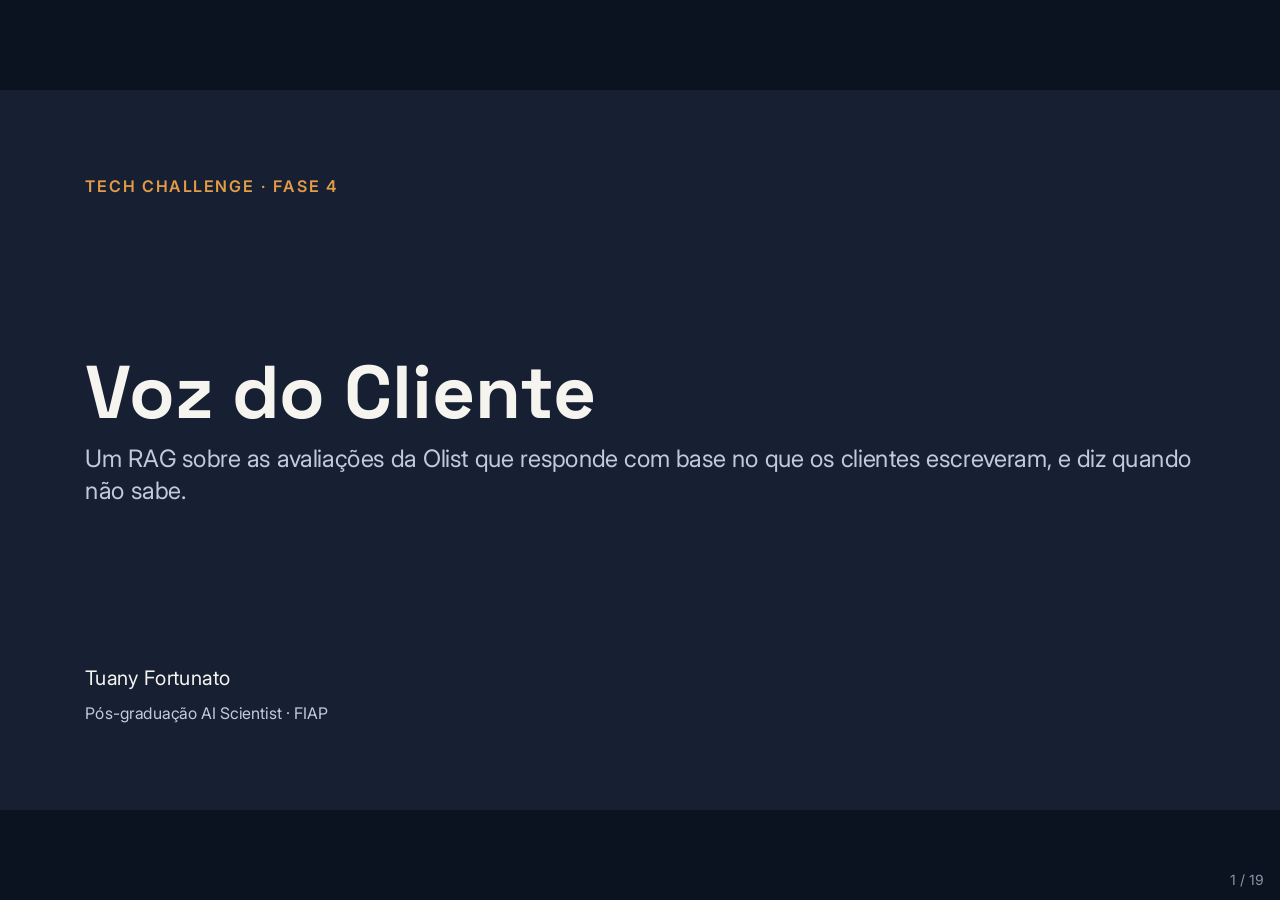
==== docs/apresentacao/index.html @ 0616ec02 "Explica cada print da apresentação e troca o rótulo dos slides de exemplo" ====
<!doctype html>
<html lang="pt-BR">
<head>
<meta charset="utf-8">
<meta name="viewport" content="width=device-width, initial-scale=1">
<title>Voz do Cliente Olist</title>
<link rel="stylesheet" href="https://fonts.googleapis.com/css2?family=Space+Grotesk:wght@300..700&family=Inter:wght@400;600&display=swap">
<style>
html, body { margin:0; height:100%; background:#0B1220; overflow:hidden; }
#palco { position:absolute; left:50%; top:50%; width:1920px; height:1080px; transform-origin:0 0; }
#palco > section { position:absolute; inset:0; width:1920px; height:1080px; display:none; }
#palco > section.ativo { display:flex; }
#contador { position:fixed; right:16px; bottom:12px; font:14px Inter, Arial, sans-serif; color:#8A94A6; }
:root {
  --ink: #172033;
  --paper: #F6F4EF;
  --paper2: #ECE8DF;
  --teal: #0E6E6A;
  --teal-soft: #D6EAE7;
  --amber: #E39B45;
  --muted: #4A5568;
  --muted-dark: #BFCBDA;
  --line: #CFC8BA;
}

body { font-family: 'Inter', Arial, sans-serif; color: var(--ink); }

section { padding: 128px; background: var(--paper); color: var(--ink); display: flex; flex-direction: column; gap: 40px; box-sizing: border-box; counter-increment: page; }
section.escuro { background: var(--ink); color: var(--paper); }
section.alt { background: var(--paper2); }

h1, h2, h3 { font-family: 'Space Grotesk', Arial, sans-serif; margin: 0; }
h1 { font-size: 112px; font-weight: 700; line-height: 1.02; }
h2 { font-size: 64px; font-weight: 600; line-height: 1.1; }
h3 { font-size: 40px; font-weight: 600; line-height: 1.15; }
p { margin: 0; font-size: 30px; line-height: 1.4; }

.rotulo { font-size: 24px; font-weight: 600; letter-spacing: 3px; color: var(--teal); }
.escuro .rotulo { color: var(--amber); }
.sub { font-size: 36px; line-height: 1.35; color: var(--muted); }
.escuro .sub { color: var(--muted-dark); }
.nota { font-size: 24px; color: var(--muted); line-height: 1.4; }
.escuro .nota { color: var(--muted-dark); }

.topo { display: flex; flex-direction: column; gap: 16px; }

.linha { display: flex; flex-direction: row; gap: 32px; }
.col { display: flex; flex-direction: column; gap: 24px; flex: 1; }

.cartao { flex: 1; background: #FBFAF6; border: 2px solid var(--line); border-radius: 20px; padding: 40px; display: flex; flex-direction: column; gap: 16px; }
.alt .cartao { background: var(--paper); }
.escuro .cartao { background: #222D45; border: 2px solid #34405C; }
.cartao .txt { font-size: 28px; color: var(--muted); line-height: 1.4; }
.escuro .cartao .txt { color: var(--muted-dark); }
.cartao .num { font-family: 'Space Grotesk', Arial, sans-serif; font-size: 24px; font-weight: 700; color: var(--teal); }
.escuro .cartao .num { color: var(--amber); }

.grande { font-family: 'Space Grotesk', Arial, sans-serif; font-size: 120px; font-weight: 700; line-height: 1; color: var(--teal); }
.escuro .grande { color: var(--amber); }

.frase { font-family: 'Space Grotesk', Arial, sans-serif; font-size: 56px; font-weight: 500; line-height: 1.2; }

.passos { display: flex; flex-direction: row; gap: 16px; }
.passo { flex: 1; background: #FBFAF6; border: 2px solid var(--line); border-top: 8px solid var(--teal); border-radius: 16px; padding: 32px 28px; display: flex; flex-direction: column; gap: 14px; }
.passo .num { font-family: 'Space Grotesk', Arial, sans-serif; font-size: 24px; font-weight: 700; color: var(--teal); }
.passo h3 { font-size: 34px; }
.passo .txt { font-size: 24px; color: var(--muted); line-height: 1.4; }

.lista { margin: 0; padding-left: 36px; font-size: 30px; line-height: 1.45; }
.lista li { margin-bottom: 14px; }

.tabela { font-size: 28px; color: var(--ink); width: 100%; }
.escuro .tabela { color: var(--paper); }

.funil { display: flex; flex-direction: row; gap: 16px; align-items: stretch; }
.etapa { flex: 1; background: var(--teal-soft); border-radius: 16px; padding: 28px 32px; display: flex; flex-direction: column; gap: 8px; }
.etapa .valor { font-family: 'Space Grotesk', Arial, sans-serif; font-size: 64px; font-weight: 700; color: var(--teal); line-height: 1; }
.etapa .txt { font-size: 26px; color: var(--ink); }

.destaque { background: var(--teal); color: var(--paper); border-radius: 16px; padding: 28px 36px; font-size: 30px; line-height: 1.4; }

.pergunta { font-size: 28px; line-height: 1.35; padding: 18px 24px; border-left: 6px solid var(--amber); background: #222D45; border-radius: 8px; color: var(--paper); }

.capa { justify-content: space-between; }
.capa h1 { color: var(--paper); }

.figura { padding: 72px 128px; flex-direction: row; gap: 56px; align-items: center; }
.figura .col { flex: 0 0 560px; }

.rodape { position: absolute; left: 128px; bottom: 56px; width: 1664px; font-size: 24px; color: var(--muted); }
.escuro .rodape { color: var(--muted-dark); }

@keyframes sobe { from { opacity: 0; transform: translateY(24px); } to { opacity: 1; transform: translateY(0); } }
.entra { animation: sobe 500ms ease-out both; animation-delay: calc(var(--i, 0) * 120ms); }

section.reserva { padding: 40px 160px; gap: 32px; justify-content: center; align-items: center; background: var(--paper2); }
section.reserva .rotulo { width: 1600px; letter-spacing: 0; font-size: 28px; }
section.reserva .legenda { display: flex; flex-direction: column; gap: 20px; flex: 1; }
section.reserva .legenda h3 { font-size: 30px; color: var(--teal); }
section.reserva .legenda .lista { font-size: 23px; line-height: 1.4; padding-left: 28px; }
section.reserva .legenda .lista li { margin-bottom: 12px; }


table { border-collapse: collapse; }
th { text-align: left; font-weight: 600; }
th, td { padding: 0.45em 0.6em; border-bottom: 1px solid #CFC8BA; vertical-align: top; }
</style>
</head>
<body>
<div id="palco">
<section id="capa" class="escuro capa" data-transition="fade">
<div class="topo">
<p class="rotulo">TECH CHALLENGE · FASE 4</p>
</div>
<div class="topo">
<h1>Voz do Cliente</h1>
<p class="sub">Um RAG sobre as avaliações da Olist que responde com base no que os clientes escreveram, e diz quando não sabe.</p>
</div>
<div class="topo">
<p style="font-size:30px;">Tuany Fortunato</p>
<p class="nota">Pós-graduação AI Scientist · FIAP</p>
</div>
</section>

<section id="dor">
<div class="topo">
<p class="rotulo">O PROBLEMA</p>
<h2>A nota diz se o cliente ficou satisfeito. O comentário diz por quê.</h2>
</div>
<div class="linha">
<div class="cartao entra" style="--i:0">
<p class="grande">99.224</p>
<p class="txt">avaliações na base da Olist, de 2016 a 2018</p>
</div>
<div class="cartao entra" style="--i:1">
<p class="grande">40.977</p>
<p class="txt">com comentário escrito. Ninguém lê tudo isso para decidir.</p>
</div>
</div>
<div class="linha">
<div class="col">
<h3>O que o gestor quer saber</h3>
<p class="nota" style="font-size:28px;">O que mais incomoda, o que mais agrada, e se o problema é do vendedor ou da entrega.</p>
</div>
<div class="col">
<h3>Por que um LLM sozinho não resolve</h3>
<p class="nota" style="font-size:28px;">Ele responde algo plausível e inventado. Para decidir, uma resposta convincente e sem base é pior do que nenhuma.</p>
</div>
</div>
</section>

<section id="solucao" class="alt">
<div class="topo">
<p class="rotulo">A SOLUÇÃO</p>
<h2>Um painel e um chat com evidências</h2>
</div>
<div class="linha" style="align-items:flex-start;">
<img src="img/solucao-painel-chat.png" alt="Tela do Voz do Cliente: painel da Diretoria geral com indicadores e temas, e o chat ao lado respondendo sobre os aspectos mais elogiados com trechos das avaliações" style="width:1152px; height:648px; object-fit:contain; border-radius:12px; border:2px solid #CFC8BA;">
<div class="col" style="gap:28px;">
<div class="entra" style="--i:0"><h3 style="font-size:34px;">Painel por setor</h3><p class="nota" style="font-size:26px;">Temas com contagem e evolução mês a mês. Mostra o quanto.</p></div>
<div class="entra" style="--i:1"><h3 style="font-size:34px;">Chat com evidências</h3><p class="nota" style="font-size:26px;">Cada frase traz os comentários que a sustentam. Mostra o porquê.</p></div>
<div class="entra" style="--i:2"><h3 style="font-size:34px;">Diz quando não sabe</h3><p class="nota" style="font-size:26px;">Sem evidência ou fora do escopo, avisa em vez de improvisar.</p></div>
</div>
</div>
</section>

<section id="base">
<div class="topo">
<p class="rotulo">BASE DE CONHECIMENTO</p>
<h2>Um documento por avaliação</h2>
</div>
<div class="funil">
<div class="etapa entra" style="--i:0"><p class="valor">99.224</p><p class="txt">avaliações</p></div>
<div class="etapa entra" style="--i:1"><p class="valor">40.977</p><p class="txt">com mensagem</p></div>
<div class="etapa entra" style="--i:2"><p class="valor">40.521</p><p class="txt">documentos finais</p></div>
</div>
<table class="tabela" style="font-size:24px;">
<tr><th style="width:24%">Etapa</th><th>Decisão e motivo</th></tr>
<tr><td>Seleção</td><td>Kaggle, cinco tabelas: avaliações, pedidos, itens, produtos e tradução das categorias</td></tr>
<tr><td>Limpeza</td><td>Leve: mantém acentos, maiúsculas e o “não”. Sem stopwords nem stemming. Emoji vira palavra só no embedding</td></tr>
<tr><td>Valores ausentes</td><td>Nenhum metadado vazio (“desconhecido”, “mista”), porque nulo quebra o filtro</td></tr>
<tr><td>Documentos</td><td>Título + mensagem, sem chunking: os comentários são curtos</td></tr>
<tr><td>Embeddings</td><td>Cohere Embed Multilingual v3, 1.024 dimensões. Titan: 11 h de indexação; Cohere: 25 min</td></tr>
<tr><td>Indexação</td><td>pgvector no RDS, índice HNSW com cosseno</td></tr>
</table>
</section>

<section id="pipeline" class="alt">
<div class="topo">
<p class="rotulo">PIPELINE RAG</p>
<h2>Cinco etapas, da pergunta à resposta</h2>
</div>
<div class="passos">
<div class="passo entra" style="--i:0">
<p class="num">1</p>
<h3>Transformação da pergunta</h3>
<p class="txt">Nova Micro classifica a mensagem, reescreve o tema da busca, tira premissas e identifica as notas pedidas.</p>
</div>
<div class="passo entra" style="--i:1">
<p class="num">2</p>
<h3>Recuperação semântica</h3>
<p class="txt">O tema vira embedding no Cohere e o pgvector devolve os 40 comentários mais próximos, já filtrados.</p>
</div>
<div class="passo entra" style="--i:2">
<p class="num">3</p>
<h3>Seleção</h3>
<p class="txt">Corta abaixo do score 0,58 e o MMR escolhe 15, equilibrando proximidade e diversidade.</p>
</div>
<div class="passo entra" style="--i:3">
<p class="num">4</p>
<h3>Contexto</h3>
<p class="txt">Os 15 comentários vão numerados, com id, nota, categoria e o texto original.</p>
</div>
<div class="passo entra" style="--i:4">
<p class="num">5</p>
<h3>Geração</h3>
<p class="txt">Claude Haiku 4.5 escreve citando cada afirmação. O código confere as citações e decide a situação.</p>
</div>
</div>
<p class="nota">É o mesmo fluxo da página 6 do enunciado: pergunta, processamento, embeddings, recuperação, contexto, geração e resposta fundamentada. Score mínimo e MMR são as duas etapas a mais.</p>
</section>

<section id="busca">
<div class="topo">
<p class="rotulo">ETAPAS 1 A 3 · ANTES DE CHAMAR O MODELO DA RESPOSTA</p>
<h2>Buscar pelo tema, cortar, diversificar</h2>
</div>
<div class="linha">
<div class="cartao entra" style="--i:0">
<h3>Tema reescrito</h3>
<p class="txt">Buscar pelo tema trouxe comentários mais específicos em 8 de 9 perguntas da calibração. “Padrões” e “determinadas categorias” saem do tema, porque nenhum cliente escreve assim. “Clientes insatisfeitos” vira filtro de notas 1 e 2.</p>
</div>
<div class="cartao entra" style="--i:1">
<h3>Busca por sentido</h3>
<p class="txt">“O produto não chegou” e “até hoje espero a encomenda” ficam próximos. Os filtros de nota, categoria e entrega rodam dentro do PostgreSQL, antes do corte.</p>
</div>
<div class="cartao entra" style="--i:2">
<h3>Score 0,58 e MMR</h3>
<p class="txt">Na calibração, o Pix, sem resposta na base, ficou em 0,572. Nas perguntas com resposta, o 15º comentário ficou entre 0,62 e 0,73. Sem MMR, vinham várias cópias de “produto com defeito”.</p>
</div>
</div>
<p class="destaque entra" style="--i:3">Se nada passa do corte, a resposta é “sem evidência”, sem chamar o modelo. Pergunta fora do escopo para já na primeira etapa.</p>
</section>

<section id="resposta" class="alt">
<div class="topo">
<p class="rotulo">ETAPAS 4 E 5 · CONTEXTO E GERAÇÃO</p>
<h2>Cada frase aponta para uma avaliação real</h2>
</div>
<div class="linha" style="align-items:flex-start;">
<div class="col" style="gap:16px;">
<p class="pergunta" style="background:#172033; font-family:'Courier New', monospace; font-size:24px;">[1] (avaliação &lt;id&gt;, nota 1, categoria cama_mesa_banho) texto original do cliente</p>
<h3 style="font-size:34px;">Contexto</h3>
<ul class="lista" style="font-size:24px;">
<li>Só a pergunta limpa e os 15 comentários. O histórico da conversa não entra, e um teste confere isso.</li>
<li>O número liga a frase ao review_id.</li>
<li>A categoria entrou porque, sem ela, o modelo dizia que os comentários não informavam a categoria.</li>
</ul>
<h3 style="font-size:34px;">Geração e checagem</h3>
<ul class="lista" style="font-size:24px;">
<li>Claude Haiku 4.5, com regras: citar cada afirmação, não eleger “o principal”, não chamar de recorrente sem o comentário dizer que se repetiu.</li>
<li>O código apaga citações inexistentes, suaviza “vários” e “recorrente” sem apoio e decide a situação.</li>
</ul>
</div>
<img src="img/chat-evidencias.png" alt="Resposta do chat sobre problemas de entrega, com o trecho do comentário e o link da avaliação embaixo de cada frase" style="width:332px; height:640px; object-fit:contain; border-radius:12px; border:2px solid #CFC8BA;">
</div>
</section>

<section id="metadados">
<div class="topo">
<p class="rotulo">DESAFIO ADICIONAL · METADADOS</p>
<h2>O que não está no texto vira filtro</h2>
</div>
<table class="tabela" style="font-size:26px;">
<tr><th style="width:26%">Metadado</th><th style="width:16%">Usa?</th><th>Como entra</th></tr>
<tr><td>Nota</td><td>Sim</td><td>Filtro de 1 a 5, ou vindo da pergunta: “clientes insatisfeitos” vira notas 1 e 2</td></tr>
<tr><td>Categoria</td><td>Sim</td><td>Filtro com as 73 categorias</td></tr>
<tr><td>Entrega</td><td>Sim</td><td>No prazo, atrasada, não entregue ou “com problema”</td></tr>
<tr><td>Pedido</td><td>Em parte</td><td>As datas viram a situação da entrega e os itens viram a categoria</td></tr>
<tr><td>Período</td><td>No painel</td><td>Evolução mês a mês no painel. O chat busca de 2016 a 2018</td></tr>
</table>
<div class="linha">
<div class="cartao entra" style="--i:0; flex-direction:row; align-items:center; gap:32px;">
<p class="grande" style="font-size:80px; white-space:nowrap;">15/15</p>
<p class="txt">comentários dentro do recorte com o filtro, nas três perguntas de metadados do enunciado</p>
</div>
<div class="cartao entra" style="--i:1; flex-direction:row; align-items:center; gap:32px;">
<p class="grande" style="font-size:80px; white-space:nowrap; color:#4A5568;">9 · 8 · 12</p>
<p class="txt">sem filtro: notas baixas, cama, mesa e banho, entregas atrasadas</p>
</div>
</div>
</section>

<section id="arquitetura" class="figura alt">
<div class="col">
<p class="rotulo">ARQUITETURA</p>
<h2>Tudo na AWS, em um só endereço</h2>
<ul class="lista" style="font-size:26px;">
<li>CloudFront serve a página do S3 e manda /api/* ao ALB. Sem CORS.</li>
<li>FastAPI no ECS Fargate, modelos no Bedrock, vetores no RDS com pgvector.</li>
<li>pgvector: o filtro vira SQL e o score mínimo e o MMR ficam no código.</li>
<li>Custo: ligado das 9h às 22h, 100 perguntas por hora por IP, teto de 1.000 por dia.</li>
</ul>
</div>
<img src="../arquitetura.png" alt="Diagrama da arquitetura na AWS: gestor, CloudFront, S3, ALB, ECS Fargate, RDS com pgvector, Bedrock e a indexação pelo GitHub Actions" style="width:960px; height:936px; object-fit:contain; background:#FBFAF6; border-radius:16px;">
</section>

<section id="cicd" class="figura">
<div class="col" style="flex:0 0 480px;">
<p class="rotulo">CI/CD</p>
<h2>Infra em código, sem chave no repositório</h2>
<ul class="lista" style="font-size:26px;">
<li>feature/* → develop → main, sempre por PR.</li>
<li>CI com Ruff, pytest e testes da página, sem acesso à AWS.</li>
<li>Merge na main: Terraform apply e Deploy.</li>
<li>Acesso à AWS por OIDC.</li>
</ul>
</div>
<img src="../cicd.png" alt="Diagrama de CI/CD: branches e pull requests no GitHub, CI, Terraform apply, Deploy e os sete workflows manuais na AWS" style="width:1128px; height:882px; object-fit:contain; background:#FBFAF6; border-radius:16px;">
</section>

<section id="avaliacao">
<div class="topo">
<p class="rotulo">AVALIAÇÃO</p>
<h2>As notas quase empatam. As respostas, não.</h2>
</div>
<table class="tabela" style="font-size:28px;">
<tr><th style="width:34%">Modelo da resposta</th><th style="width:17%; text-align:right">Faithfulness</th><th style="width:16%; text-align:right">Relevancy</th><th style="width:16%; text-align:right">Precision</th><th style="text-align:right">Situação certa</th></tr>
<tr style="background:#D6EAE7"><td>Claude Haiku 4.5 (publicado)</td><td style="text-align:right">0,975</td><td style="text-align:right">0,560</td><td style="text-align:right">0,736</td><td style="text-align:right">10 de 11</td></tr>
<tr><td>Nova Micro</td><td style="text-align:right">0,992</td><td style="text-align:right">0,552</td><td style="text-align:right">0,675</td><td style="text-align:right">10 de 11</td></tr>
</table>
<p class="nota">RAGAS em 17/11, mesmas 11 perguntas, juiz Nova Pro (modelo diferente dos que respondem).</p>
<div class="linha">
<div class="cartao entra" style="--i:0">
<h3>Problemas recorrentes de prazo</h3>
<p class="txt">O Nova afirmou a recorrência e levou relevancy 0,70. O Haiku recusou a conclusão, porque nenhum comentário conta que o problema se repetiu, e levou 0.</p>
</div>
<div class="cartao entra" style="--i:1">
<h3>O que isso ensina</h3>
<p class="txt">A métrica pune quem não responde do jeito que a pergunta pediu, e a faithfulness não pega exagero de quantidade. A troca de modelo foi decidida lendo as respostas.</p>
</div>
</div>
</section>

<section id="desafios" class="alt">
<div class="topo">
<p class="rotulo">DESAFIOS E DECISÕES</p>
<h2>O que deu trabalho e o que ficou de fora</h2>
</div>
<div class="linha">
<div class="col">
<h3>Desafios</h3>
<ul class="lista" style="font-size:26px;">
<li><b>Pix:</b> o score mínimo sozinho não segurou. A segunda proteção foi a regra no prompt.</li>
<li><b>“Recorrente”:</b> uma resposta citou comentários que diziam “foi a primeira vez”. Virou regra no prompt, checagem no código e troca para o Haiku 4.5.</li>
<li><b>Métrica:</b> o RAGAS deu notas quase iguais a respostas de qualidade bem diferente.</li>
</ul>
</div>
<div class="col">
<h3>Decisões técnicas</h3>
<ul class="lista" style="font-size:26px;">
<li>pgvector em vez de Knowledge Bases</li>
<li>Cohere em vez de Titan</li>
<li>Uma avaliação por documento, sem chunking</li>
<li>Score mínimo de 0,58 com MMR</li>
<li>Análise da pergunta separada da resposta</li>
</ul>
</div>
</div>
<p class="nota">Limites: o chat descreve 15 comentários, não a base inteira, e quem mostra frequência é o painel. Não há filtro de período no chat, e a base termina em 2018.</p>
</section>

<section id="demo" class="escuro" style="padding:128px 128px 160px;">
<div class="topo">
<p class="rotulo">DEMONSTRAÇÃO</p>
<h2>Agora no site</h2>
</div>
<div class="linha">
<div class="col" style="gap:16px;">
<p class="pergunta" style="font-size:26px;">Quais são os principais problemas relatados pelos clientes em suas avaliações?</p>
<p class="pergunta" style="font-size:26px;">O que os clientes relatam sobre problemas relacionados à entrega?</p>
<p class="pergunta" style="font-size:26px;">Quais aspectos da experiência de compra são mais elogiados pelos clientes?</p>
<p class="pergunta" style="font-size:26px;">Quais padrões podem ser identificados nas avaliações de clientes insatisfeitos?</p>
<p class="pergunta" style="font-size:26px;">Quais avaliações sustentam a conclusão de que existem problemas recorrentes relacionados ao prazo de entrega?</p>
</div>
<div class="col" style="flex:0 0 560px; gap:24px;">
<h3>E também</h3>
<p class="sub" style="font-size:28px;">Metadados: elogios em cama, mesa e banho, com a categoria marcada.</p>
<p class="sub" style="font-size:28px;">“Não sei”: pagamento por Pix e o faturamento da Olist em 2018.</p>
</div>
</div>
<p class="rodape">olist-chat.tuanyfortunato.com.br · github.com/tuanyfortunato/olist-voc-intelligence-chat</p>
</section>

<section id="reserva-recorrencia" class="reserva">
<p class="rotulo">EXEMPLO NO CHAT · Problemas recorrentes de prazo: a resposta não aceita a premissa</p>
<div class="linha" style="align-items:center; width:1600px;">
<img src="img/reserva-recorrencia.png" alt="Resposta à pergunta sobre problemas recorrentes de prazo: diz que não há informação suficiente para sustentar a recorrência e trata os casos como isolados" style="width:1200px; height:675px; object-fit:contain; border-radius:12px; border:2px solid #CFC8BA; flex:none;">
<div class="legenda"><h3>O que o print mostra</h3><ul class="lista"><li>Pergunta do enunciado sobre problemas recorrentes de prazo, na base inteira.</li><li>A resposta diz que não há informação suficiente: os comentários falam de atraso, mas nenhum conta que aconteceu mais de uma vez.</li><li>Embaixo, o trecho da avaliação citada e o aviso “9 avaliações citadas, de 15 recuperadas”.</li></ul></div>
</div>
</section>

<section id="reserva-insatisfeitos" class="reserva">
<p class="rotulo">EXEMPLO NO CHAT · Clientes insatisfeitos: notas 1 e 2 aplicadas a partir da pergunta</p>
<div class="linha" style="align-items:center; width:1600px;">
<img src="img/metadados-insatisfeitos.png" alt="Resposta à pergunta sobre padrões em clientes insatisfeitos, com o filtro de notas 1 e 2 aplicado sozinho" style="width:1200px; height:675px; object-fit:contain; border-radius:12px; border:2px solid #CFC8BA; flex:none;">
<div class="legenda"><h3>O que o print mostra</h3><ul class="lista"><li>Pergunta sobre padrões nas avaliações de clientes insatisfeitos.</li><li>O chat avisa que a busca considerou só notas 1 e 2, tiradas da própria pergunta. Recorte de 10.749 avaliações.</li><li>Cada padrão (entrega, falta de respeito, falta de comunicação) vem com o trecho e o link da avaliação.</li></ul></div>
</div>
</section>

<section id="reserva-categoria" class="reserva">
<p class="rotulo">EXEMPLO NO CHAT · Elogios em cama, mesa e banho, com a categoria marcada</p>
<div class="linha" style="align-items:center; width:1600px;">
<img src="img/metadados-categoria.png" alt="Resposta à pergunta sobre elogios por categoria, com o filtro cama, mesa e banho marcado" style="width:1200px; height:675px; object-fit:contain; border-radius:12px; border:2px solid #CFC8BA; flex:none;">
<div class="legenda"><h3>O que o print mostra</h3><ul class="lista"><li>Pergunta sobre elogios por categoria, com o filtro Cama, mesa e banho marcado à mão.</li><li>O balão da pergunta mostra o filtro e o recorte cai para 4.105 avaliações.</li><li>Os elogios (qualidade, aparência, satisfação geral) vêm com nota 5 e o link de cada avaliação.</li></ul></div>
</div>
</section>

<section id="reserva-entrega" class="reserva">
<p class="rotulo">EXEMPLO NO CHAT · Entregas insatisfatórias, com o filtro de entrega marcado</p>
<div class="linha" style="align-items:center; width:1600px;">
<img src="img/reserva-entrega-insatisfatoria.png" alt="Resposta à pergunta sobre temas em entregas insatisfatórias, com o filtro Entrega: com problema marcado e recorte de 6.033 avaliações" style="width:1200px; height:675px; object-fit:contain; border-radius:12px; border:2px solid #CFC8BA; flex:none;">
<div class="legenda"><h3>O que o print mostra</h3><ul class="lista"><li>Pergunta sobre temas em entregas insatisfatórias, com o filtro “Entrega: com problema”.</li><li>O filtro junta pedidos atrasados e não entregues. Recorte de 6.033 avaliações.</li><li>Temas: produto não recebido, atraso e falta de comunicação, cada um com o comentário que sustenta.</li></ul></div>
</div>
</section>

<section id="reserva-pix" class="reserva">
<p class="rotulo">EXEMPLO NO CHAT · “Não sei”: sem avaliação relevante sobre Pix</p>
<div class="linha" style="align-items:center; width:1600px;">
<img src="img/reserva-pix.png" alt="Pergunta sobre pagamento por Pix respondida como sem evidência" style="width:1200px; height:675px; object-fit:contain; border-radius:12px; border:2px solid #CFC8BA; flex:none;">
<div class="legenda"><h3>O que o print mostra</h3><ul class="lista"><li>Pergunta sobre pagamento com Pix, assunto que não aparece nos comentários.</li><li>O chat responde “Sem evidência”: nenhum comentário ficou parecido o bastante com a pergunta.</li><li>Não inventa resposta e sugere outras perguntas que a base consegue responder.</li></ul></div>
</div>
</section>

<section id="reserva-fora-escopo" class="reserva">
<p class="rotulo">EXEMPLO NO CHAT · “Não sei”: pergunta fora do escopo da base</p>
<div class="linha" style="align-items:center; width:1600px;">
<img src="img/reserva-fora-escopo.png" alt="Pergunta sobre o faturamento da Olist em 2018 reconhecida como fora do escopo" style="width:1200px; height:675px; object-fit:contain; border-radius:12px; border:2px solid #CFC8BA; flex:none;">
<div class="legenda"><h3>O que o print mostra</h3><ul class="lista"><li>Pergunta sobre o faturamento da Olist em 2018.</li><li>O chat responde “Fora do escopo”: só fala do que os clientes contam nas avaliações, não tem dados de vendas.</li><li>A recusa acontece antes da busca, sem gastar a chamada que gera a resposta.</li></ul></div>
</div>
</section>

</div>
<div id="contador"></div>
<script>
const slides=[...document.querySelectorAll('#palco > section')];
const palco=document.getElementById('palco');
const contador=document.getElementById('contador');
let atual=Math.max(0,Math.min(slides.length-1,(parseInt(location.hash.slice(1))||1)-1));
function ajustar(){const e=Math.min(innerWidth/1920,innerHeight/1080);palco.style.transform=`scale(${e}) translate(-50%,-50%)`;}
function mostrar(i){atual=Math.max(0,Math.min(slides.length-1,i));slides.forEach((s,k)=>s.classList.toggle('ativo',k===atual));contador.textContent=(atual+1)+' / '+slides.length;history.replaceState(null,'','#'+(atual+1));}
addEventListener('keydown',e=>{if(['ArrowRight','PageDown',' ','Enter'].includes(e.key))mostrar(atual+1);if(['ArrowLeft','PageUp','Backspace'].includes(e.key))mostrar(atual-1);if(e.key==='Home')mostrar(0);if(e.key==='End')mostrar(slides.length-1);if(e.key==='f')document.documentElement.requestFullscreen&&document.documentElement.requestFullscreen();});
addEventListener('click',e=>mostrar(atual+(e.clientX<innerWidth/3?-1:1)));
addEventListener('resize',ajustar);ajustar();mostrar(atual);
</script>
</body>
</html>
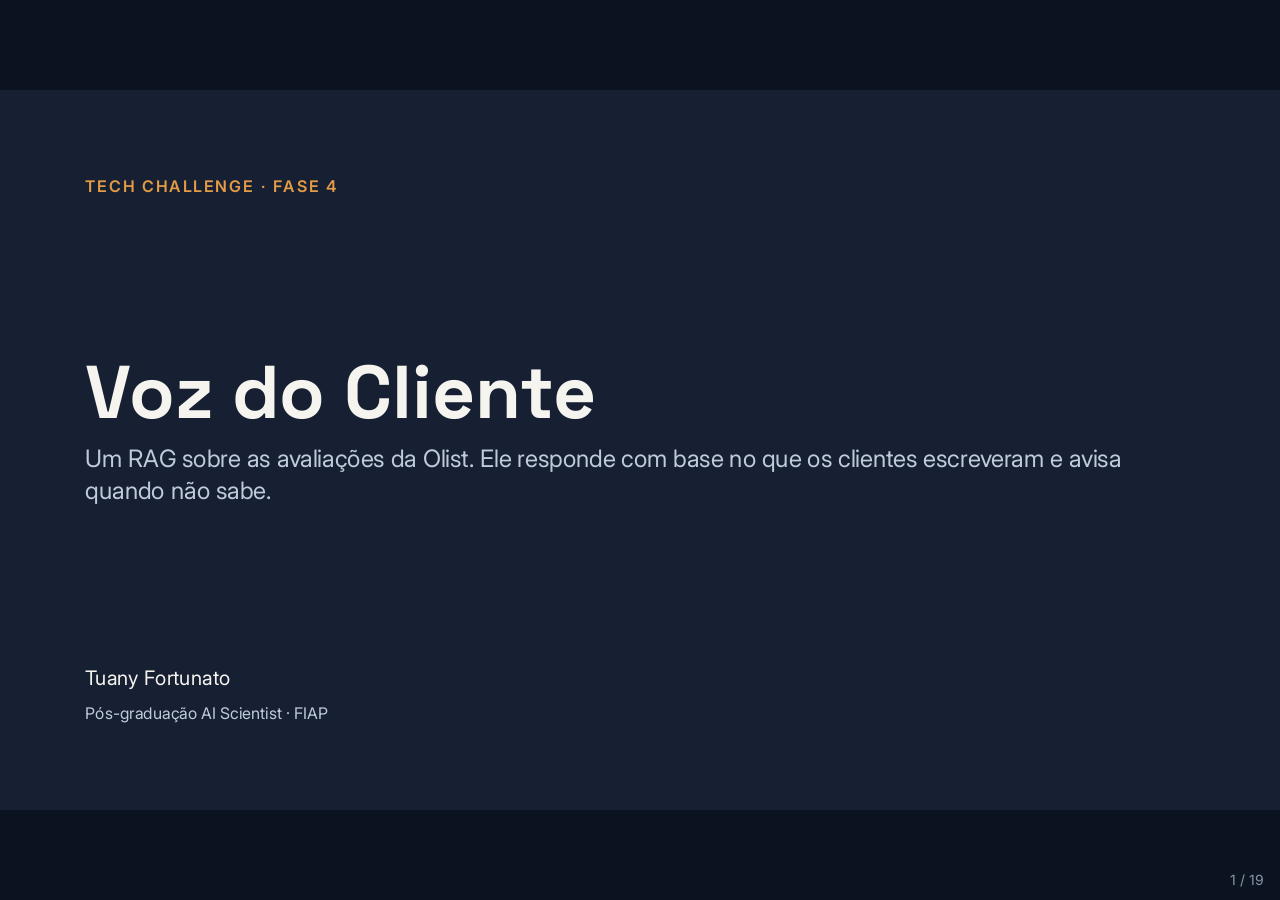
==== commit a025b218: "Melhora a clareza e precisão das descrições na apresentação, ajustando textos e rótulos para melhor " ====
--- a/docs/apresentacao/index.html
+++ b/docs/apresentacao/index.html
@@ -114,7 +114,7 @@
 </div>
 <div class="topo">
 <h1>Voz do Cliente</h1>
-<p class="sub">Um RAG sobre as avaliações da Olist que responde com base no que os clientes escreveram, e diz quando não sabe.</p>
+<p class="sub">Um RAG sobre as avaliações da Olist. Ele responde com base no que os clientes escreveram e avisa quando não sabe.</p>
 </div>
 <div class="topo">
 <p style="font-size:30px;">Tuany Fortunato</p>
@@ -134,17 +134,17 @@
 </div>
 <div class="cartao entra" style="--i:1">
 <p class="grande">40.977</p>
-<p class="txt">com comentário escrito. Ninguém lê tudo isso para decidir.</p>
+<p class="txt">têm comentário escrito. Ninguém consegue ler tudo isso.</p>
 </div>
 </div>
 <div class="linha">
 <div class="col">
 <h3>O que o gestor quer saber</h3>
-<p class="nota" style="font-size:28px;">O que mais incomoda, o que mais agrada, e se o problema é do vendedor ou da entrega.</p>
+<p class="nota" style="font-size:28px;">O que mais incomoda, o que mais agrada e se o problema é do vendedor ou da entrega.</p>
 </div>
 <div class="col">
 <h3>Por que um LLM sozinho não resolve</h3>
-<p class="nota" style="font-size:28px;">Ele responde algo plausível e inventado. Para decidir, uma resposta convincente e sem base é pior do que nenhuma.</p>
+<p class="nota" style="font-size:28px;">Ele responde algo plausível, mas inventado. Uma resposta convincente e sem base leva o gestor a decidir errado.</p>
 </div>
 </div>
 </section>
@@ -152,14 +152,14 @@
 <section id="solucao" class="alt">
 <div class="topo">
 <p class="rotulo">A SOLUÇÃO</p>
-<h2>Um painel e um chat com evidências</h2>
+<h2>Da dor de não saber por que o cliente reclama veio a solução</h2>
 </div>
 <div class="linha" style="align-items:flex-start;">
 <img src="img/solucao-painel-chat.png" alt="Tela do Voz do Cliente: painel da Diretoria geral com indicadores e temas, e o chat ao lado respondendo sobre os aspectos mais elogiados com trechos das avaliações" style="width:1152px; height:648px; object-fit:contain; border-radius:12px; border:2px solid #CFC8BA;">
 <div class="col" style="gap:28px;">
-<div class="entra" style="--i:0"><h3 style="font-size:34px;">Painel por setor</h3><p class="nota" style="font-size:26px;">Temas com contagem e evolução mês a mês. Mostra o quanto.</p></div>
-<div class="entra" style="--i:1"><h3 style="font-size:34px;">Chat com evidências</h3><p class="nota" style="font-size:26px;">Cada frase traz os comentários que a sustentam. Mostra o porquê.</p></div>
-<div class="entra" style="--i:2"><h3 style="font-size:34px;">Diz quando não sabe</h3><p class="nota" style="font-size:26px;">Sem evidência ou fora do escopo, avisa em vez de improvisar.</p></div>
+<div class="entra" style="--i:0"><h3 style="font-size:34px;">A dor</h3><p class="nota" style="font-size:26px;">Os gestores não tinham como ler 40 mil comentários para descobrir o que incomoda o cliente.</p></div>
+<div class="entra" style="--i:1"><h3 style="font-size:34px;">A ideia</h3><p class="nota" style="font-size:26px;">Um chat em que eles perguntam o que precisam saber, do jeito deles.</p></div>
+<div class="entra" style="--i:2"><h3 style="font-size:34px;">A resposta</h3><p class="nota" style="font-size:26px;">Ela vem das próprias avaliações, e cada frase mostra os comentários que a sustentam. Quando a base não tem como responder, o chat avisa em vez de inventar. Ao lado, um painel mostra os temas que mais aparecem em cada setor.</p></div>
 </div>
 </div>
 </section>
@@ -167,22 +167,23 @@
 <section id="base">
 <div class="topo">
 <p class="rotulo">BASE DE CONHECIMENTO</p>
-<h2>Um documento por avaliação</h2>
+<h2>Cada avaliação vira um documento</h2>
 </div>
 <div class="funil">
 <div class="etapa entra" style="--i:0"><p class="valor">99.224</p><p class="txt">avaliações</p></div>
-<div class="etapa entra" style="--i:1"><p class="valor">40.977</p><p class="txt">com mensagem</p></div>
-<div class="etapa entra" style="--i:2"><p class="valor">40.521</p><p class="txt">documentos finais</p></div>
-</div>
-<table class="tabela" style="font-size:24px;">
-<tr><th style="width:24%">Etapa</th><th>Decisão e motivo</th></tr>
-<tr><td>Seleção</td><td>Kaggle, cinco tabelas: avaliações, pedidos, itens, produtos e tradução das categorias</td></tr>
-<tr><td>Limpeza</td><td>Leve: mantém acentos, maiúsculas e o “não”. Sem stopwords nem stemming. Emoji vira palavra só no embedding</td></tr>
-<tr><td>Valores ausentes</td><td>Nenhum metadado vazio (“desconhecido”, “mista”), porque nulo quebra o filtro</td></tr>
-<tr><td>Documentos</td><td>Título + mensagem, sem chunking: os comentários são curtos</td></tr>
-<tr><td>Embeddings</td><td>Cohere Embed Multilingual v3, 1.024 dimensões. Titan: 11 h de indexação; Cohere: 25 min</td></tr>
-<tr><td>Indexação</td><td>pgvector no RDS, índice HNSW com cosseno</td></tr>
+<div class="etapa entra" style="--i:1"><p class="valor">40.977</p><p class="txt">com comentário</p></div>
+<div class="etapa entra" style="--i:2"><p class="valor">40.521</p><p class="txt">documentos, sem os comentários vazios</p></div>
+</div>
+<table class="tabela" style="font-size:26px;">
+<tr><th style="width:20%">Etapa</th><th style="width:38%">O que fiz</th><th>Por quê</th></tr>
+<tr><td>Seleção</td><td>Juntei avaliações, pedidos e produtos</td><td>Assim cada avaliação ganha categoria e entrega</td></tr>
+<tr><td>Limpeza</td><td>Limpeza mínima, sem tirar palavras</td><td>Tirar um “não” inverteria a reclamação</td></tr>
+<tr><td>Valores ausentes</td><td>Nenhum campo fica vazio</td><td>Um campo vazio quebraria os filtros</td></tr>
+<tr><td>Documentos</td><td>Título e comentário, juntos e inteiros</td><td>Os comentários são curtos, não precisa dividir</td></tr>
+<tr><td>Embeddings</td><td>Cohere, que entende português</td><td>Indexa em 25 minutos. O Titan levaria 11 horas</td></tr>
+<tr><td>Indexação</td><td>Vetores no PostgreSQL, com pgvector</td><td>Acha os comentários mais parecidos com a pergunta</td></tr>
 </table>
+<p class="nota" style="font-size:24px;"><b>Embedding</b> é uma lista de 1.024 números que representa o sentido do texto. Comentários com sentido parecido ganham números parecidos. É isso que permite buscar por sentido, e não só por palavra igual.</p>
 </section>
 
 <section id="pipeline" class="alt">
@@ -193,53 +194,63 @@
 <div class="passos">
 <div class="passo entra" style="--i:0">
 <p class="num">1</p>
-<h3>Transformação da pergunta</h3>
-<p class="txt">Nova Micro classifica a mensagem, reescreve o tema da busca, tira premissas e identifica as notas pedidas.</p>
+<h3>Entender a pergunta</h3>
+<p class="txt">O Nova Micro limpa a pergunta e identifica as notas pedidas.</p>
+<p class="nota" style="font-size:22px; margin-top:20px; padding-top:16px; border-top:2px dashed #CFC8BA;"><b>No exemplo:</b> o assunto vira “problemas na entrega”, e “insatisfeitos” vira filtro de notas 1 e 2.</p>
 </div>
 <div class="passo entra" style="--i:1">
 <p class="num">2</p>
-<h3>Recuperação semântica</h3>
-<p class="txt">O tema vira embedding no Cohere e o pgvector devolve os 40 comentários mais próximos, já filtrados.</p>
+<h3>Buscar</h3>
+<p class="txt">O Cohere transforma a pergunta em vetor, e o banco traz os 40 comentários mais parecidos.</p>
+<p class="nota" style="font-size:22px; margin-top:20px; padding-top:16px; border-top:2px dashed #CFC8BA;"><b>No exemplo:</b> 40 comentários sobre entrega, todos com nota 1 ou 2.</p>
 </div>
 <div class="passo entra" style="--i:2">
 <p class="num">3</p>
-<h3>Seleção</h3>
-<p class="txt">Corta abaixo do score 0,58 e o MMR escolhe 15, equilibrando proximidade e diversidade.</p>
+<h3>Selecionar</h3>
+<p class="txt">Descarto os comentários pouco parecidos e escolho 15 variados.</p>
+<p class="nota" style="font-size:22px; margin-top:20px; padding-top:16px; border-top:2px dashed #CFC8BA;"><b>No exemplo:</b> 15 comentários, sem repetir a mesma queixa.</p>
 </div>
 <div class="passo entra" style="--i:3">
 <p class="num">4</p>
-<h3>Contexto</h3>
-<p class="txt">Os 15 comentários vão numerados, com id, nota, categoria e o texto original.</p>
+<h3>Montar o contexto</h3>
+<p class="txt">Os 15 comentários vão numerados, com a nota e a categoria.</p>
+<p class="nota" style="font-size:22px; margin-top:20px; padding-top:16px; border-top:2px dashed #CFC8BA;"><b>No exemplo:</b> o modelo recebe a pergunta e os comentários de [1] a [15].</p>
 </div>
 <div class="passo entra" style="--i:4">
 <p class="num">5</p>
-<h3>Geração</h3>
-<p class="txt">Claude Haiku 4.5 escreve citando cada afirmação. O código confere as citações e decide a situação.</p>
-</div>
-</div>
-<p class="nota">É o mesmo fluxo da página 6 do enunciado: pergunta, processamento, embeddings, recuperação, contexto, geração e resposta fundamentada. Score mínimo e MMR são as duas etapas a mais.</p>
+<h3>Responder</h3>
+<p class="txt">O Haiku 4.5 escreve citando os comentários, e o código confere cada citação.</p>
+<p class="nota" style="font-size:22px; margin-top:20px; padding-top:16px; border-top:2px dashed #CFC8BA;"><b>No exemplo:</b> cada frase da resposta traz o trecho e o link da avaliação.</p>
+</div>
+</div>
+<p class="pergunta" style="font-size:26px;">Pergunta do exemplo: “O que os clientes insatisfeitos falam da entrega?”</p>
+<p class="nota">É o fluxo do enunciado, com duas etapas a mais: o corte dos comentários pouco parecidos e a escolha de comentários variados.</p>
 </section>
 
 <section id="busca">
 <div class="topo">
 <p class="rotulo">ETAPAS 1 A 3 · ANTES DE CHAMAR O MODELO DA RESPOSTA</p>
-<h2>Buscar pelo tema, cortar, diversificar</h2>
+<h2>Buscar pelo assunto, cortar o que é fraco, variar</h2>
 </div>
 <div class="linha">
 <div class="cartao entra" style="--i:0">
-<h3>Tema reescrito</h3>
-<p class="txt">Buscar pelo tema trouxe comentários mais específicos em 8 de 9 perguntas da calibração. “Padrões” e “determinadas categorias” saem do tema, porque nenhum cliente escreve assim. “Clientes insatisfeitos” vira filtro de notas 1 e 2.</p>
+<h3>Busca pelo assunto</h3>
+<p class="txt">A busca usa só o assunto da pergunta, e “clientes insatisfeitos” vira um filtro de notas 1 e 2. Isso trouxe comentários mais certeiros em 8 de 9 perguntas.</p>
 </div>
 <div class="cartao entra" style="--i:1">
 <h3>Busca por sentido</h3>
-<p class="txt">“O produto não chegou” e “até hoje espero a encomenda” ficam próximos. Os filtros de nota, categoria e entrega rodam dentro do PostgreSQL, antes do corte.</p>
+<p class="txt">“Não chegou” e “até hoje espero” são encontrados juntos, mesmo sem nenhuma palavra em comum.</p>
 </div>
 <div class="cartao entra" style="--i:2">
-<h3>Score 0,58 e MMR</h3>
-<p class="txt">Na calibração, o Pix, sem resposta na base, ficou em 0,572. Nas perguntas com resposta, o 15º comentário ficou entre 0,62 e 0,73. Sem MMR, vinham várias cópias de “produto com defeito”.</p>
-</div>
-</div>
-<p class="destaque entra" style="--i:3">Se nada passa do corte, a resposta é “sem evidência”, sem chamar o modelo. Pergunta fora do escopo para já na primeira etapa.</p>
+<h3>Corte e variedade</h3>
+<p class="txt">Comentários com semelhança abaixo de 0,58 saem. Depois, o MMR escolhe comentários variados, para não trazer 15 vezes a mesma reclamação.</p>
+</div>
+</div>
+<p class="destaque entra" style="--i:3">Se nenhum comentário passa do corte, o chat avisa que não tem evidência, sem chamar o modelo.</p>
+<div class="linha">
+<p class="nota" style="font-size:24px; flex:1;"><b>Semelhança</b> é um número de 0 a 1 que diz o quanto o comentário se parece com a pergunta. Na calibração, a pergunta sobre Pix, que a base não responde, ficou em 0,57. As perguntas com resposta ficaram acima de 0,62. Por isso o corte fica em 0,58.</p>
+<p class="nota" style="font-size:24px; flex:1;"><b>MMR</b> escolhe os comentários um a um. A cada escolha, prefere o que é parecido com a pergunta, mas diferente dos que já foram escolhidos.</p>
+</div>
 </section>
 
 <section id="resposta" class="alt">
@@ -250,16 +261,21 @@
 <div class="linha" style="align-items:flex-start;">
 <div class="col" style="gap:16px;">
 <p class="pergunta" style="background:#172033; font-family:'Courier New', monospace; font-size:24px;">[1] (avaliação &lt;id&gt;, nota 1, categoria cama_mesa_banho) texto original do cliente</p>
+<p class="nota" style="font-size:22px;">É assim que cada comentário chega ao modelo. O número [1] é o que a resposta cita.</p>
 <h3 style="font-size:34px;">Contexto</h3>
-<ul class="lista" style="font-size:24px;">
-<li>Só a pergunta limpa e os 15 comentários. O histórico da conversa não entra, e um teste confere isso.</li>
-<li>O número liga a frase ao review_id.</li>
-<li>A categoria entrou porque, sem ela, o modelo dizia que os comentários não informavam a categoria.</li>
-</ul>
-<h3 style="font-size:34px;">Geração e checagem</h3>
-<ul class="lista" style="font-size:24px;">
-<li>Claude Haiku 4.5, com regras: citar cada afirmação, não eleger “o principal”, não chamar de recorrente sem o comentário dizer que se repetiu.</li>
-<li>O código apaga citações inexistentes, suaviza “vários” e “recorrente” sem apoio e decide a situação.</li>
+<ul class="lista" style="font-size:26px;">
+<li>O modelo recebe só a pergunta e os 15 comentários.</li>
+<li>Cada comentário tem um número, e cada frase da resposta aponta para ele.</li>
+</ul>
+<h3 style="font-size:34px;">Geração</h3>
+<ul class="lista" style="font-size:26px;">
+<li>O Haiku 4.5 cita um comentário em cada afirmação.</li>
+<li>Ele só chama um problema de recorrente se o comentário disser isso.</li>
+</ul>
+<h3 style="font-size:34px;">Checagem no código</h3>
+<ul class="lista" style="font-size:26px;">
+<li>O código apaga citações que não existem e suaviza exageros.</li>
+<li>Ele também classifica a resposta: respondida, evidência fraca ou sem evidência. A página mostra um aviso para cada caso.</li>
 </ul>
 </div>
 <img src="img/chat-evidencias.png" alt="Resposta do chat sobre problemas de entrega, com o trecho do comentário e o link da avaliação embaixo de cada frase" style="width:332px; height:640px; object-fit:contain; border-radius:12px; border:2px solid #CFC8BA;">
@@ -273,20 +289,17 @@
 </div>
 <table class="tabela" style="font-size:26px;">
 <tr><th style="width:26%">Metadado</th><th style="width:16%">Usa?</th><th>Como entra</th></tr>
-<tr><td>Nota</td><td>Sim</td><td>Filtro de 1 a 5, ou vindo da pergunta: “clientes insatisfeitos” vira notas 1 e 2</td></tr>
-<tr><td>Categoria</td><td>Sim</td><td>Filtro com as 73 categorias</td></tr>
-<tr><td>Entrega</td><td>Sim</td><td>No prazo, atrasada, não entregue ou “com problema”</td></tr>
-<tr><td>Pedido</td><td>Em parte</td><td>As datas viram a situação da entrega e os itens viram a categoria</td></tr>
-<tr><td>Período</td><td>No painel</td><td>Evolução mês a mês no painel. O chat busca de 2016 a 2018</td></tr>
+<tr><td>Nota</td><td>Sim</td><td>Filtro de 1 a 5. “Clientes insatisfeitos” vira notas 1 e 2</td></tr>
+<tr><td>Categoria</td><td>Sim</td><td>Filtro com as 73 categorias de produto</td></tr>
+<tr><td>Entrega</td><td>Sim</td><td>No prazo, atrasada, não entregue ou com problema</td></tr>
+<tr><td>Pedido</td><td>Em parte</td><td>Dele saem a situação da entrega e a categoria</td></tr>
+<tr><td>Período</td><td>Só no painel</td><td>O painel mostra mês a mês. O chat busca em todo o período</td></tr>
 </table>
+<p class="nota" style="font-size:24px;"><b>Por que ajuda:</b> “nota baixa” e “cama, mesa e banho” não aparecem no texto do comentário. Sem filtro, a busca acha comentários parecidos, mas de outras notas e categorias.</p>
 <div class="linha">
 <div class="cartao entra" style="--i:0; flex-direction:row; align-items:center; gap:32px;">
 <p class="grande" style="font-size:80px; white-space:nowrap;">15/15</p>
-<p class="txt">comentários dentro do recorte com o filtro, nas três perguntas de metadados do enunciado</p>
-</div>
-<div class="cartao entra" style="--i:1; flex-direction:row; align-items:center; gap:32px;">
-<p class="grande" style="font-size:80px; white-space:nowrap; color:#4A5568;">9 · 8 · 12</p>
-<p class="txt">sem filtro: notas baixas, cama, mesa e banho, entregas atrasadas</p>
+<p class="txt">Nas três perguntas de metadados do enunciado, com filtro os 15 comentários estão no recorte pedido. Sem filtro, só 9, 8 e 12 de 15.</p>
 </div>
 </div>
 </section>
@@ -296,10 +309,10 @@
 <p class="rotulo">ARQUITETURA</p>
 <h2>Tudo na AWS, em um só endereço</h2>
 <ul class="lista" style="font-size:26px;">
-<li>CloudFront serve a página do S3 e manda /api/* ao ALB. Sem CORS.</li>
-<li>FastAPI no ECS Fargate, modelos no Bedrock, vetores no RDS com pgvector.</li>
-<li>pgvector: o filtro vira SQL e o score mínimo e o MMR ficam no código.</li>
-<li>Custo: ligado das 9h às 22h, 100 perguntas por hora por IP, teto de 1.000 por dia.</li>
+<li>O gestor abre o site. O CloudFront entrega a página, guardada no S3, e manda as perguntas para a API.</li>
+<li>A API roda no ECS e faz o pipeline: chama os modelos no Bedrock e busca os vetores no RDS.</li>
+<li>A base é carregada pelo GitHub Actions: baixa do Kaggle, gera os embeddings e grava no banco.</li>
+<li>Para controlar o custo, a API e o banco ficam ligados das 9h às 22h, com limite de perguntas.</li>
 </ul>
 </div>
 <img src="../arquitetura.png" alt="Diagrama da arquitetura na AWS: gestor, CloudFront, S3, ALB, ECS Fargate, RDS com pgvector, Bedrock e a indexação pelo GitHub Actions" style="width:960px; height:936px; object-fit:contain; background:#FBFAF6; border-radius:16px;">
@@ -310,10 +323,10 @@
 <p class="rotulo">CI/CD</p>
 <h2>Infra em código, sem chave no repositório</h2>
 <ul class="lista" style="font-size:26px;">
-<li>feature/* → develop → main, sempre por PR.</li>
-<li>CI com Ruff, pytest e testes da página, sem acesso à AWS.</li>
-<li>Merge na main: Terraform apply e Deploy.</li>
-<li>Acesso à AWS por OIDC.</li>
+<li>Todo código passa por pull request: feature, develop e main.</li>
+<li>O CI roda os testes a cada mudança, sem acessar a AWS.</li>
+<li>Terraform: a infraestrutura é escrita em arquivos, não criada à mão. O merge na main aplica e publica o site.</li>
+<li>OIDC: a cada execução, o GitHub pede uma permissão temporária à AWS. Não há senha guardada.</li>
 </ul>
 </div>
 <img src="../cicd.png" alt="Diagrama de CI/CD: branches e pull requests no GitHub, CI, Terraform apply, Deploy e os sete workflows manuais na AWS" style="width:1128px; height:882px; object-fit:contain; background:#FBFAF6; border-radius:16px;">
@@ -329,15 +342,16 @@
 <tr style="background:#D6EAE7"><td>Claude Haiku 4.5 (publicado)</td><td style="text-align:right">0,975</td><td style="text-align:right">0,560</td><td style="text-align:right">0,736</td><td style="text-align:right">10 de 11</td></tr>
 <tr><td>Nova Micro</td><td style="text-align:right">0,992</td><td style="text-align:right">0,552</td><td style="text-align:right">0,675</td><td style="text-align:right">10 de 11</td></tr>
 </table>
-<p class="nota">RAGAS em 17/11, mesmas 11 perguntas, juiz Nova Pro (modelo diferente dos que respondem).</p>
+<p class="nota">Avaliação com RAGAS: as mesmas 11 perguntas, julgadas pelo Nova Pro, um modelo diferente dos que respondem.</p>
+<p class="nota" style="font-size:22px;"><b>Faithfulness:</b> cada afirmação está nos comentários? · <b>Relevancy:</b> a resposta trata da pergunta feita? · <b>Precision:</b> os comentários úteis vêm primeiro na busca? · <b>Situação certa:</b> respondeu, recusou ou avisou quando devia?</p>
 <div class="linha">
 <div class="cartao entra" style="--i:0">
-<h3>Problemas recorrentes de prazo</h3>
-<p class="txt">O Nova afirmou a recorrência e levou relevancy 0,70. O Haiku recusou a conclusão, porque nenhum comentário conta que o problema se repetiu, e levou 0.</p>
+<h3>O caso</h3>
+<p class="txt">Na pergunta sobre atrasos recorrentes, o Nova disse que eram recorrentes e ganhou nota. O Haiku recusou, porque nenhum comentário dizia isso, e ficou com zero.</p>
 </div>
 <div class="cartao entra" style="--i:1">
-<h3>O que isso ensina</h3>
-<p class="txt">A métrica pune quem não responde do jeito que a pergunta pediu, e a faithfulness não pega exagero de quantidade. A troca de modelo foi decidida lendo as respostas.</p>
+<h3>A lição</h3>
+<p class="txt">A métrica premia quem responde do jeito que a pergunta pede. Por isso escolhi o modelo lendo as respostas.</p>
 </div>
 </div>
 </section>
@@ -351,23 +365,23 @@
 <div class="col">
 <h3>Desafios</h3>
 <ul class="lista" style="font-size:26px;">
-<li><b>Pix:</b> o score mínimo sozinho não segurou. A segunda proteção foi a regra no prompt.</li>
-<li><b>“Recorrente”:</b> uma resposta citou comentários que diziam “foi a primeira vez”. Virou regra no prompt, checagem no código e troca para o Haiku 4.5.</li>
+<li><b>Pix:</b> o corte por semelhança não bastou. Uma regra no prompt completou a proteção.</li>
+<li><b>“Recorrente”:</b> uma resposta chamou de recorrente um comentário que dizia “foi a primeira vez”. Virou regra no prompt e checagem no código.</li>
 <li><b>Métrica:</b> o RAGAS deu notas quase iguais a respostas de qualidade bem diferente.</li>
 </ul>
 </div>
 <div class="col">
 <h3>Decisões técnicas</h3>
 <ul class="lista" style="font-size:26px;">
-<li>pgvector em vez de Knowledge Bases</li>
-<li>Cohere em vez de Titan</li>
-<li>Uma avaliação por documento, sem chunking</li>
-<li>Score mínimo de 0,58 com MMR</li>
-<li>Análise da pergunta separada da resposta</li>
-</ul>
-</div>
-</div>
-<p class="nota">Limites: o chat descreve 15 comentários, não a base inteira, e quem mostra frequência é o painel. Não há filtro de período no chat, e a base termina em 2018.</p>
+<li>pgvector em vez do Knowledge Bases, para controlar a busca</li>
+<li>Cohere em vez do Titan, pelo tempo de indexação</li>
+<li>Um documento por avaliação, sem dividir o texto</li>
+<li>Corte de 0,58 e comentários variados, para não responder sem base</li>
+<li>Um modelo barato entende a pergunta, outro mais forte responde</li>
+</ul>
+</div>
+</div>
+<p class="nota">Limites: o chat descreve 15 comentários, não a base inteira. Quem mostra a frequência é o painel. O chat não filtra por período, e a base termina em 2018.</p>
 </section>
 
 <section id="demo" class="escuro" style="padding:128px 128px 160px;">
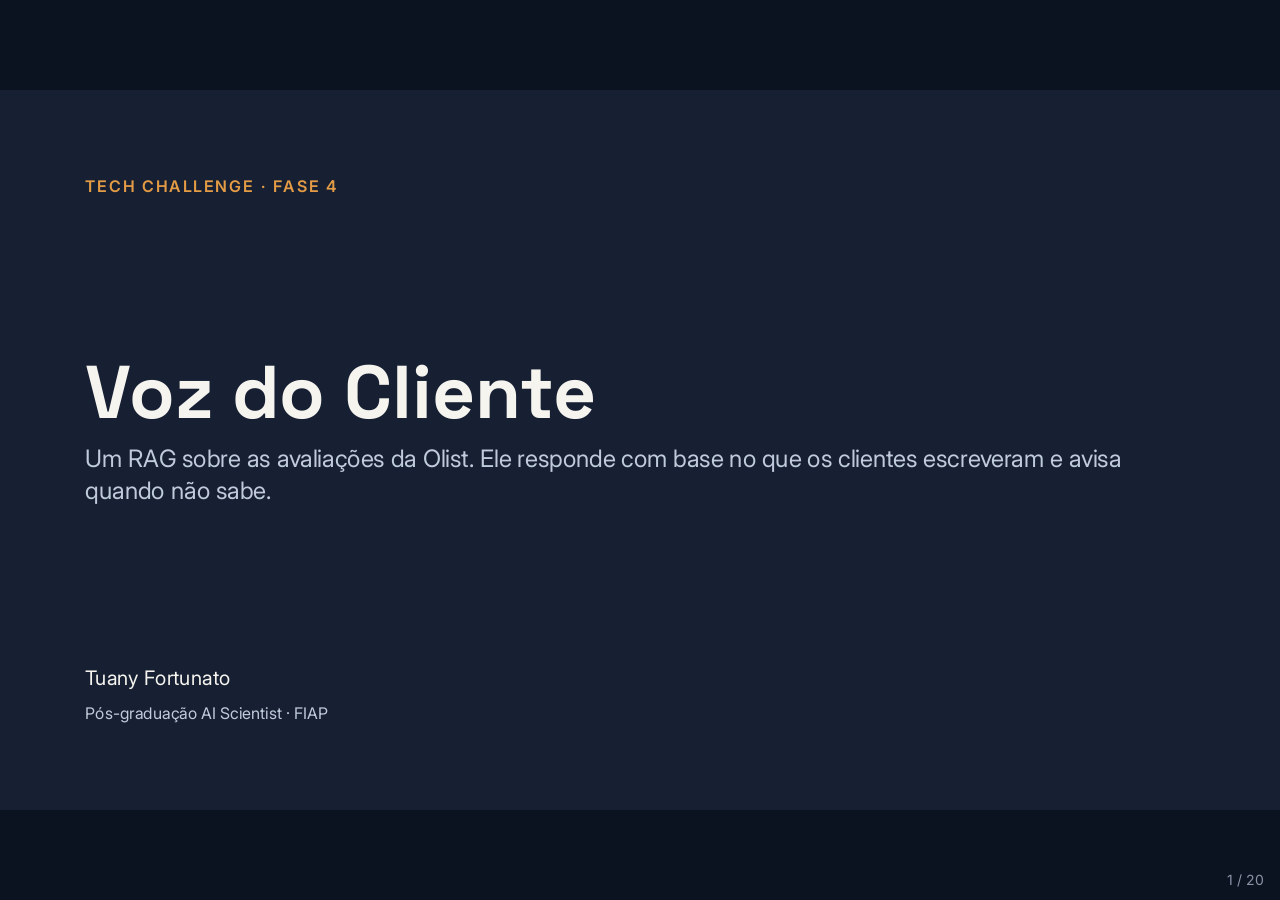
==== commit ae908192: "Atualiza a apresentação com melhorias nas descrições e títulos, aumentando a clareza e precisão das " ====
--- a/docs/apresentacao/index.html
+++ b/docs/apresentacao/index.html
@@ -166,8 +166,8 @@
 
 <section id="base">
 <div class="topo">
-<p class="rotulo">BASE DE CONHECIMENTO</p>
-<h2>Cada avaliação vira um documento</h2>
+<p class="rotulo">BASE DE CONHECIMENTO · O QUE FOI FEITO ANTES DE TUDO</p>
+<h2>Cada comentário vira um documento</h2>
 </div>
 <div class="funil">
 <div class="etapa entra" style="--i:0"><p class="valor">99.224</p><p class="txt">avaliações</p></div>
@@ -188,8 +188,8 @@
 
 <section id="pipeline" class="alt">
 <div class="topo">
-<p class="rotulo">PIPELINE RAG</p>
-<h2>Cinco etapas, da pergunta à resposta</h2>
+<p class="rotulo">PIPELINE RAG · O QUE ACONTECE QUANDO O GESTOR PERGUNTA</p>
+<h2>Cinco etapas entre a pergunta e a resposta</h2>
 </div>
 <div class="passos">
 <div class="passo entra" style="--i:0">
@@ -229,8 +229,8 @@
 
 <section id="busca">
 <div class="topo">
-<p class="rotulo">ETAPAS 1 A 3 · ANTES DE CHAMAR O MODELO DA RESPOSTA</p>
-<h2>Buscar pelo assunto, cortar o que é fraco, variar</h2>
+<p class="rotulo">ETAPAS 1 A 3 · ENTENDER, BUSCAR E SELECIONAR</p>
+<h2>Achar os comentários certos e descartar os fracos</h2>
 </div>
 <div class="linha">
 <div class="cartao entra" style="--i:0">
@@ -255,25 +255,26 @@
 
 <section id="resposta" class="alt">
 <div class="topo">
-<p class="rotulo">ETAPAS 4 E 5 · CONTEXTO E GERAÇÃO</p>
-<h2>Cada frase aponta para uma avaliação real</h2>
+<p class="rotulo">ETAPAS 4 E 5 · MONTAR O CONTEXTO E RESPONDER</p>
+<h2>O modelo responde citando comentários reais</h2>
 </div>
 <div class="linha" style="align-items:flex-start;">
 <div class="col" style="gap:16px;">
+<p class="sub" style="font-size:28px;">Com os 15 comentários escolhidos, o sistema monta o que o modelo vai ler, o modelo escreve a resposta e o código confere cada citação.</p>
 <p class="pergunta" style="background:#172033; font-family:'Courier New', monospace; font-size:24px;">[1] (avaliação &lt;id&gt;, nota 1, categoria cama_mesa_banho) texto original do cliente</p>
 <p class="nota" style="font-size:22px;">É assim que cada comentário chega ao modelo. O número [1] é o que a resposta cita.</p>
 <h3 style="font-size:34px;">Contexto</h3>
-<ul class="lista" style="font-size:26px;">
+<ul class="lista" style="font-size:24px;">
 <li>O modelo recebe só a pergunta e os 15 comentários.</li>
 <li>Cada comentário tem um número, e cada frase da resposta aponta para ele.</li>
 </ul>
 <h3 style="font-size:34px;">Geração</h3>
-<ul class="lista" style="font-size:26px;">
+<ul class="lista" style="font-size:24px;">
 <li>O Haiku 4.5 cita um comentário em cada afirmação.</li>
 <li>Ele só chama um problema de recorrente se o comentário disser isso.</li>
 </ul>
 <h3 style="font-size:34px;">Checagem no código</h3>
-<ul class="lista" style="font-size:26px;">
+<ul class="lista" style="font-size:24px;">
 <li>O código apaga citações que não existem e suaviza exageros.</li>
 <li>Ele também classifica a resposta: respondida, evidência fraca ou sem evidência. A página mostra um aviso para cada caso.</li>
 </ul>
@@ -284,10 +285,11 @@
 
 <section id="metadados">
 <div class="topo">
-<p class="rotulo">DESAFIO ADICIONAL · METADADOS</p>
-<h2>O que não está no texto vira filtro</h2>
-</div>
-<table class="tabela" style="font-size:26px;">
+<p class="rotulo">DESAFIO ADICIONAL · METADADOS DA AVALIAÇÃO</p>
+<h2>Nota, categoria e entrega viram filtros da busca</h2>
+</div>
+<p class="sub" style="font-size:28px;">Além do texto, cada avaliação tem informações como a nota e a categoria. Aqui mostro quais delas uso, como entram na busca e o que isso melhora.</p>
+<table class="tabela" style="font-size:24px;">
 <tr><th style="width:26%">Metadado</th><th style="width:16%">Usa?</th><th>Como entra</th></tr>
 <tr><td>Nota</td><td>Sim</td><td>Filtro de 1 a 5. “Clientes insatisfeitos” vira notas 1 e 2</td></tr>
 <tr><td>Categoria</td><td>Sim</td><td>Filtro com as 73 categorias de produto</td></tr>
@@ -298,7 +300,7 @@
 <p class="nota" style="font-size:24px;"><b>Por que ajuda:</b> “nota baixa” e “cama, mesa e banho” não aparecem no texto do comentário. Sem filtro, a busca acha comentários parecidos, mas de outras notas e categorias.</p>
 <div class="linha">
 <div class="cartao entra" style="--i:0; flex-direction:row; align-items:center; gap:32px;">
-<p class="grande" style="font-size:80px; white-space:nowrap;">15/15</p>
+<p class="grande" style="font-size:64px; white-space:nowrap;">15/15</p>
 <p class="txt">Nas três perguntas de metadados do enunciado, com filtro os 15 comentários estão no recorte pedido. Sem filtro, só 9, 8 e 12 de 15.</p>
 </div>
 </div>
@@ -306,13 +308,16 @@
 
 <section id="arquitetura" class="figura alt">
 <div class="col">
-<p class="rotulo">ARQUITETURA</p>
-<h2>Tudo na AWS, em um só endereço</h2>
-<ul class="lista" style="font-size:26px;">
-<li>O gestor abre o site. O CloudFront entrega a página, guardada no S3, e manda as perguntas para a API.</li>
-<li>A API roda no ECS e faz o pipeline: chama os modelos no Bedrock e busca os vetores no RDS.</li>
-<li>A base é carregada pelo GitHub Actions: baixa do Kaggle, gera os embeddings e grava no banco.</li>
-<li>Para controlar o custo, a API e o banco ficam ligados das 9h às 22h, com limite de perguntas.</li>
+<p class="rotulo">ARQUITETURA · ONDE TUDO RODA</p>
+<h2>Tudo roda na nuvem da AWS</h2>
+<p class="sub" style="font-size:26px;">O caminho de uma pergunta, do navegador do gestor até a resposta:</p>
+<ul class="lista" style="font-size:24px;">
+<li><b>Site:</b> o gestor abre a página, que fica guardada na AWS.</li>
+<li><b>API:</b> a pergunta vai para o programa que faz as cinco etapas.</li>
+<li><b>Banco de dados:</b> guarda os 40 mil comentários e acha os mais parecidos.</li>
+<li><b>Bedrock:</b> é onde ficam os modelos de IA que entendem e respondem.</li>
+<li><b>Antes de tudo:</b> o GitHub Actions carregou a base do Kaggle no banco.</li>
+<li><b>Custo:</b> fica ligado só das 9h às 22h, com limite de perguntas.</li>
 </ul>
 </div>
 <img src="../arquitetura.png" alt="Diagrama da arquitetura na AWS: gestor, CloudFront, S3, ALB, ECS Fargate, RDS com pgvector, Bedrock e a indexação pelo GitHub Actions" style="width:960px; height:936px; object-fit:contain; background:#FBFAF6; border-radius:16px;">
@@ -320,13 +325,15 @@
 
 <section id="cicd" class="figura">
 <div class="col" style="flex:0 0 480px;">
-<p class="rotulo">CI/CD</p>
-<h2>Infra em código, sem chave no repositório</h2>
-<ul class="lista" style="font-size:26px;">
-<li>Todo código passa por pull request: feature, develop e main.</li>
-<li>O CI roda os testes a cada mudança, sem acessar a AWS.</li>
-<li>Terraform: a infraestrutura é escrita em arquivos, não criada à mão. O merge na main aplica e publica o site.</li>
-<li>OIDC: a cada execução, o GitHub pede uma permissão temporária à AWS. Não há senha guardada.</li>
+<p class="rotulo">CI/CD · DO CÓDIGO AO SITE</p>
+<h2>O código vai para o site sozinho</h2>
+<p class="sub" style="font-size:26px;">O caminho de uma mudança, do código até o site no ar:</p>
+<ul class="lista" style="font-size:24px;">
+<li><b>Mudança:</b> cada alteração é feita numa branch separada.</li>
+<li><b>Revisão:</b> entra por pull request, primeiro na develop e depois na main.</li>
+<li><b>Testes:</b> a cada mudança, os testes rodam sozinhos, sem acessar a AWS.</li>
+<li><b>Publicação:</b> quando entra na main, a infraestrutura é atualizada e o site é publicado sozinho.</li>
+<li><b>Segurança:</b> o GitHub entra na AWS com uma permissão temporária, sem senha guardada.</li>
 </ul>
 </div>
 <img src="../cicd.png" alt="Diagrama de CI/CD: branches e pull requests no GitHub, CI, Terraform apply, Deploy e os sete workflows manuais na AWS" style="width:1128px; height:882px; object-fit:contain; background:#FBFAF6; border-radius:16px;">
@@ -334,24 +341,23 @@
 
 <section id="avaliacao">
 <div class="topo">
-<p class="rotulo">AVALIAÇÃO</p>
-<h2>As notas quase empatam. As respostas, não.</h2>
-</div>
-<table class="tabela" style="font-size:28px;">
-<tr><th style="width:34%">Modelo da resposta</th><th style="width:17%; text-align:right">Faithfulness</th><th style="width:16%; text-align:right">Relevancy</th><th style="width:16%; text-align:right">Precision</th><th style="text-align:right">Situação certa</th></tr>
-<tr style="background:#D6EAE7"><td>Claude Haiku 4.5 (publicado)</td><td style="text-align:right">0,975</td><td style="text-align:right">0,560</td><td style="text-align:right">0,736</td><td style="text-align:right">10 de 11</td></tr>
+<p class="rotulo">AVALIAÇÃO · DOIS MODELOS COMPARADOS COM RAGAS</p>
+<h2>Notas quase iguais, respostas bem diferentes</h2>
+</div>
+<p class="sub" style="font-size:26px;">Para escolher o modelo que escreve a resposta, testei dois com as mesmas 11 perguntas. Um terceiro modelo, o Nova Pro, deu as notas de 0 a 1.</p>
+<table class="tabela" style="font-size:26px;">
+<tr><th style="width:28%">Modelo da resposta</th><th style="width:18%; text-align:right">Fiel aos comentários<br><span style="font-size:20px; font-weight:400; color:#4A5568;">faithfulness</span></th><th style="width:18%; text-align:right">Responde à pergunta<br><span style="font-size:20px; font-weight:400; color:#4A5568;">relevancy</span></th><th style="width:18%; text-align:right">Busca útil<br><span style="font-size:20px; font-weight:400; color:#4A5568;">precision</span></th><th style="text-align:right">Situação certa<br><span style="font-size:20px; font-weight:400; color:#4A5568;">avisou quando devia</span></th></tr>
+<tr style="background:#D6EAE7"><td>Claude Haiku 4.5 (escolhido)</td><td style="text-align:right">0,975</td><td style="text-align:right">0,560</td><td style="text-align:right">0,736</td><td style="text-align:right">10 de 11</td></tr>
 <tr><td>Nova Micro</td><td style="text-align:right">0,992</td><td style="text-align:right">0,552</td><td style="text-align:right">0,675</td><td style="text-align:right">10 de 11</td></tr>
 </table>
-<p class="nota">Avaliação com RAGAS: as mesmas 11 perguntas, julgadas pelo Nova Pro, um modelo diferente dos que respondem.</p>
-<p class="nota" style="font-size:22px;"><b>Faithfulness:</b> cada afirmação está nos comentários? · <b>Relevancy:</b> a resposta trata da pergunta feita? · <b>Precision:</b> os comentários úteis vêm primeiro na busca? · <b>Situação certa:</b> respondeu, recusou ou avisou quando devia?</p>
 <div class="linha">
 <div class="cartao entra" style="--i:0">
-<h3>O caso</h3>
+<h3>O caso que decidiu</h3>
 <p class="txt">Na pergunta sobre atrasos recorrentes, o Nova disse que eram recorrentes e ganhou nota. O Haiku recusou, porque nenhum comentário dizia isso, e ficou com zero.</p>
 </div>
 <div class="cartao entra" style="--i:1">
-<h3>A lição</h3>
-<p class="txt">A métrica premia quem responde do jeito que a pergunta pede. Por isso escolhi o modelo lendo as respostas.</p>
+<h3>Por que o Haiku</h3>
+<p class="txt">Com notas quase iguais, decidi lendo as respostas. O Haiku não afirma o que os comentários não dizem, mesmo quando isso custa nota.</p>
 </div>
 </div>
 </section>
@@ -359,36 +365,45 @@
 <section id="desafios" class="alt">
 <div class="topo">
 <p class="rotulo">DESAFIOS E DECISÕES</p>
-<h2>O que deu trabalho e o que ficou de fora</h2>
-</div>
-<div class="linha">
+<h2>O que deu trabalho, o que decidi e o que ficou de fora</h2>
+</div>
+<p class="sub" style="font-size:26px;">Os problemas que encontrei no caminho, as escolhas técnicas mais importantes e o que a solução ainda não faz.</p>
+<div class="linha" style="align-items:flex-start;">
 <div class="col">
-<h3>Desafios</h3>
-<ul class="lista" style="font-size:26px;">
-<li><b>Pix:</b> o corte por semelhança não bastou. Uma regra no prompt completou a proteção.</li>
-<li><b>“Recorrente”:</b> uma resposta chamou de recorrente um comentário que dizia “foi a primeira vez”. Virou regra no prompt e checagem no código.</li>
-<li><b>Métrica:</b> o RAGAS deu notas quase iguais a respostas de qualidade bem diferente.</li>
+<h3>O que deu trabalho</h3>
+<ul class="lista" style="font-size:24px;">
+<li><b>Pix:</b> o corte sozinho não bastou para uma pergunta que a base não cobre. Uma regra no prompt faz o chat dizer que não sabe.</li>
+<li><b>“Recorrente”:</b> uma resposta chamou de recorrente um problema que o cliente dizia ser “a primeira vez”. Virou regra no prompt e checagem no código.</li>
+<li><b>Métrica:</b> o RAGAS deu notas quase iguais para respostas de qualidade bem diferente. Precisei ler as respostas.</li>
 </ul>
 </div>
 <div class="col">
-<h3>Decisões técnicas</h3>
-<ul class="lista" style="font-size:26px;">
-<li>pgvector em vez do Knowledge Bases, para controlar a busca</li>
-<li>Cohere em vez do Titan, pelo tempo de indexação</li>
+<h3>O que decidi</h3>
+<ul class="lista" style="font-size:24px;">
+<li>Banco próprio com pgvector, em vez do Knowledge Bases, para controlar a busca</li>
+<li>Cohere em vez do Titan: 25 minutos de indexação, e não 11 horas</li>
 <li>Um documento por avaliação, sem dividir o texto</li>
 <li>Corte de 0,58 e comentários variados, para não responder sem base</li>
 <li>Um modelo barato entende a pergunta, outro mais forte responde</li>
 </ul>
 </div>
-</div>
-<p class="nota">Limites: o chat descreve 15 comentários, não a base inteira. Quem mostra a frequência é o painel. O chat não filtra por período, e a base termina em 2018.</p>
+<div class="col">
+<h3>O que ficou de fora</h3>
+<ul class="lista" style="font-size:24px;">
+<li>O chat descreve 15 comentários, não a base inteira. Quem mostra a frequência é o painel.</li>
+<li>O chat não filtra por período.</li>
+<li>A base termina em 2018, então assuntos mais novos, como o Pix, não aparecem.</li>
+</ul>
+</div>
+</div>
 </section>
 
 <section id="demo" class="escuro" style="padding:128px 128px 160px;">
 <div class="topo">
 <p class="rotulo">DEMONSTRAÇÃO</p>
-<h2>Agora no site</h2>
-</div>
+<h2>Agora, o chat funcionando no site</h2>
+</div>
+<p class="sub" style="font-size:26px;">Vou fazer no site as cinco perguntas do enunciado e mostrar, em cada resposta, os comentários que a sustentam.</p>
 <div class="linha">
 <div class="col" style="gap:16px;">
 <p class="pergunta" style="font-size:26px;">Quais são os principais problemas relatados pelos clientes em suas avaliações?</p>
@@ -399,58 +414,79 @@
 </div>
 <div class="col" style="flex:0 0 560px; gap:24px;">
 <h3>E também</h3>
-<p class="sub" style="font-size:28px;">Metadados: elogios em cama, mesa e banho, com a categoria marcada.</p>
-<p class="sub" style="font-size:28px;">“Não sei”: pagamento por Pix e o faturamento da Olist em 2018.</p>
+<p class="sub" style="font-size:26px;"><b>Um filtro:</b> elogios em cama, mesa e banho, com a categoria marcada.</p>
+<p class="sub" style="font-size:26px;"><b>Quando o chat não sabe:</b> pagamento por Pix, que a base não cobre, e o faturamento da Olist em 2018, que avaliações não respondem.</p>
 </div>
 </div>
 <p class="rodape">olist-chat.tuanyfortunato.com.br · github.com/tuanyfortunato/olist-voc-intelligence-chat</p>
 </section>
 
+<section id="fim" class="escuro capa" data-transition="fade">
+<div class="topo">
+<p class="rotulo">FIM</p>
+</div>
+<div class="topo">
+<h1>Agradeço a atenção</h1>
+<p class="sub">Voz do Cliente: um chat que responde com base no que os clientes da Olist escreveram, e avisa quando não sabe.</p>
+</div>
+<div class="topo">
+<p style="font-size:30px;">Tuany Fortunato</p>
+<p class="nota">Pós-graduação AI Scientist · FIAP</p>
+<p class="nota">olist-chat.tuanyfortunato.com.br · github.com/tuanyfortunato/olist-voc-intelligence-chat</p>
+</div>
+</section>
+
 <section id="reserva-recorrencia" class="reserva">
-<p class="rotulo">EXEMPLO NO CHAT · Problemas recorrentes de prazo: a resposta não aceita a premissa</p>
+<p class="rotulo">EXEMPLO NO CHAT · Problemas recorrentes de prazo</p>
+<p class="sub" style="width:1600px; font-size:28px;">Este exemplo mostra que o chat não aceita uma conclusão só porque a pergunta já a traz pronta.</p>
 <div class="linha" style="align-items:center; width:1600px;">
 <img src="img/reserva-recorrencia.png" alt="Resposta à pergunta sobre problemas recorrentes de prazo: diz que não há informação suficiente para sustentar a recorrência e trata os casos como isolados" style="width:1200px; height:675px; object-fit:contain; border-radius:12px; border:2px solid #CFC8BA; flex:none;">
-<div class="legenda"><h3>O que o print mostra</h3><ul class="lista"><li>Pergunta do enunciado sobre problemas recorrentes de prazo, na base inteira.</li><li>A resposta diz que não há informação suficiente: os comentários falam de atraso, mas nenhum conta que aconteceu mais de uma vez.</li><li>Embaixo, o trecho da avaliação citada e o aviso “9 avaliações citadas, de 15 recuperadas”.</li></ul></div>
+<div class="legenda"><h3>O que o print mostra</h3><ul class="lista"><li>A pergunta pede provas de que os atrasos se repetem.</li><li>Os comentários falam de atraso, mas nenhum diz que aconteceu mais de uma vez.</li><li>Por isso a resposta diz que não há informação suficiente e trata os casos como isolados.</li><li>No fim, o aviso: 9 avaliações citadas, de 15 recuperadas.</li></ul></div>
 </div>
 </section>
 
 <section id="reserva-insatisfeitos" class="reserva">
-<p class="rotulo">EXEMPLO NO CHAT · Clientes insatisfeitos: notas 1 e 2 aplicadas a partir da pergunta</p>
+<p class="rotulo">EXEMPLO NO CHAT · Clientes insatisfeitos</p>
+<p class="sub" style="width:1600px; font-size:28px;">Este exemplo mostra o chat transformando uma palavra da pergunta em filtro, sem o gestor marcar nada.</p>
 <div class="linha" style="align-items:center; width:1600px;">
 <img src="img/metadados-insatisfeitos.png" alt="Resposta à pergunta sobre padrões em clientes insatisfeitos, com o filtro de notas 1 e 2 aplicado sozinho" style="width:1200px; height:675px; object-fit:contain; border-radius:12px; border:2px solid #CFC8BA; flex:none;">
-<div class="legenda"><h3>O que o print mostra</h3><ul class="lista"><li>Pergunta sobre padrões nas avaliações de clientes insatisfeitos.</li><li>O chat avisa que a busca considerou só notas 1 e 2, tiradas da própria pergunta. Recorte de 10.749 avaliações.</li><li>Cada padrão (entrega, falta de respeito, falta de comunicação) vem com o trecho e o link da avaliação.</li></ul></div>
+<div class="legenda"><h3>O que o print mostra</h3><ul class="lista"><li>A pergunta fala de clientes insatisfeitos.</li><li>O chat entende isso como notas 1 e 2 e avisa que buscou só nelas: 10.749 avaliações.</li><li>Cada padrão encontrado (entrega, falta de respeito, falta de comunicação) vem com o trecho e o link da avaliação.</li></ul></div>
 </div>
 </section>
 
 <section id="reserva-categoria" class="reserva">
-<p class="rotulo">EXEMPLO NO CHAT · Elogios em cama, mesa e banho, com a categoria marcada</p>
+<p class="rotulo">EXEMPLO NO CHAT · Elogios em cama, mesa e banho</p>
+<p class="sub" style="width:1600px; font-size:28px;">Este exemplo mostra o filtro de categoria, marcado pelo gestor antes de perguntar.</p>
 <div class="linha" style="align-items:center; width:1600px;">
 <img src="img/metadados-categoria.png" alt="Resposta à pergunta sobre elogios por categoria, com o filtro cama, mesa e banho marcado" style="width:1200px; height:675px; object-fit:contain; border-radius:12px; border:2px solid #CFC8BA; flex:none;">
-<div class="legenda"><h3>O que o print mostra</h3><ul class="lista"><li>Pergunta sobre elogios por categoria, com o filtro Cama, mesa e banho marcado à mão.</li><li>O balão da pergunta mostra o filtro e o recorte cai para 4.105 avaliações.</li><li>Os elogios (qualidade, aparência, satisfação geral) vêm com nota 5 e o link de cada avaliação.</li></ul></div>
+<div class="legenda"><h3>O que o print mostra</h3><ul class="lista"><li>O gestor marcou a categoria Cama, mesa e banho.</li><li>A busca fica só nessa categoria: 4.105 avaliações.</li><li>Os elogios (qualidade, aparência, satisfação geral) vêm de avaliações com nota 5, cada uma com o link.</li></ul></div>
 </div>
 </section>
 
 <section id="reserva-entrega" class="reserva">
-<p class="rotulo">EXEMPLO NO CHAT · Entregas insatisfatórias, com o filtro de entrega marcado</p>
+<p class="rotulo">EXEMPLO NO CHAT · Entregas com problema</p>
+<p class="sub" style="width:1600px; font-size:28px;">Este exemplo mostra o filtro de entrega, que junta pedidos atrasados e não entregues.</p>
 <div class="linha" style="align-items:center; width:1600px;">
 <img src="img/reserva-entrega-insatisfatoria.png" alt="Resposta à pergunta sobre temas em entregas insatisfatórias, com o filtro Entrega: com problema marcado e recorte de 6.033 avaliações" style="width:1200px; height:675px; object-fit:contain; border-radius:12px; border:2px solid #CFC8BA; flex:none;">
-<div class="legenda"><h3>O que o print mostra</h3><ul class="lista"><li>Pergunta sobre temas em entregas insatisfatórias, com o filtro “Entrega: com problema”.</li><li>O filtro junta pedidos atrasados e não entregues. Recorte de 6.033 avaliações.</li><li>Temas: produto não recebido, atraso e falta de comunicação, cada um com o comentário que sustenta.</li></ul></div>
+<div class="legenda"><h3>O que o print mostra</h3><ul class="lista"><li>O gestor marcou “Entrega: com problema”.</li><li>A busca fica em 6.033 avaliações de pedidos atrasados ou não entregues.</li><li>Os temas (produto não recebido, atraso, falta de comunicação) vêm com o comentário que sustenta cada um.</li></ul></div>
 </div>
 </section>
 
 <section id="reserva-pix" class="reserva">
-<p class="rotulo">EXEMPLO NO CHAT · “Não sei”: sem avaliação relevante sobre Pix</p>
+<p class="rotulo">EXEMPLO NO CHAT · Quando a base não tem a resposta</p>
+<p class="sub" style="width:1600px; font-size:28px;">Este exemplo mostra o chat dizendo que não sabe, em vez de inventar.</p>
 <div class="linha" style="align-items:center; width:1600px;">
 <img src="img/reserva-pix.png" alt="Pergunta sobre pagamento por Pix respondida como sem evidência" style="width:1200px; height:675px; object-fit:contain; border-radius:12px; border:2px solid #CFC8BA; flex:none;">
-<div class="legenda"><h3>O que o print mostra</h3><ul class="lista"><li>Pergunta sobre pagamento com Pix, assunto que não aparece nos comentários.</li><li>O chat responde “Sem evidência”: nenhum comentário ficou parecido o bastante com a pergunta.</li><li>Não inventa resposta e sugere outras perguntas que a base consegue responder.</li></ul></div>
+<div class="legenda"><h3>O que o print mostra</h3><ul class="lista"><li>A pergunta é sobre pagamento com Pix.</li><li>Nenhum comentário passou do corte de semelhança, porque o Pix não existia na época da base.</li><li>O chat responde “Sem evidência” e sugere perguntas que a base consegue responder.</li></ul></div>
 </div>
 </section>
 
 <section id="reserva-fora-escopo" class="reserva">
-<p class="rotulo">EXEMPLO NO CHAT · “Não sei”: pergunta fora do escopo da base</p>
+<p class="rotulo">EXEMPLO NO CHAT · Quando a pergunta foge do assunto</p>
+<p class="sub" style="width:1600px; font-size:28px;">Este exemplo mostra o chat reconhecendo uma pergunta que avaliações de clientes não respondem.</p>
 <div class="linha" style="align-items:center; width:1600px;">
 <img src="img/reserva-fora-escopo.png" alt="Pergunta sobre o faturamento da Olist em 2018 reconhecida como fora do escopo" style="width:1200px; height:675px; object-fit:contain; border-radius:12px; border:2px solid #CFC8BA; flex:none;">
-<div class="legenda"><h3>O que o print mostra</h3><ul class="lista"><li>Pergunta sobre o faturamento da Olist em 2018.</li><li>O chat responde “Fora do escopo”: só fala do que os clientes contam nas avaliações, não tem dados de vendas.</li><li>A recusa acontece antes da busca, sem gastar a chamada que gera a resposta.</li></ul></div>
+<div class="legenda"><h3>O que o print mostra</h3><ul class="lista"><li>A pergunta é sobre o faturamento da Olist em 2018.</li><li>O chat responde “Fora do escopo”: ele só fala do que os clientes contam, e não tem dados de vendas.</li><li>A recusa acontece na primeira etapa, antes da busca e sem chamar o modelo da resposta.</li></ul></div>
 </div>
 </section>
 
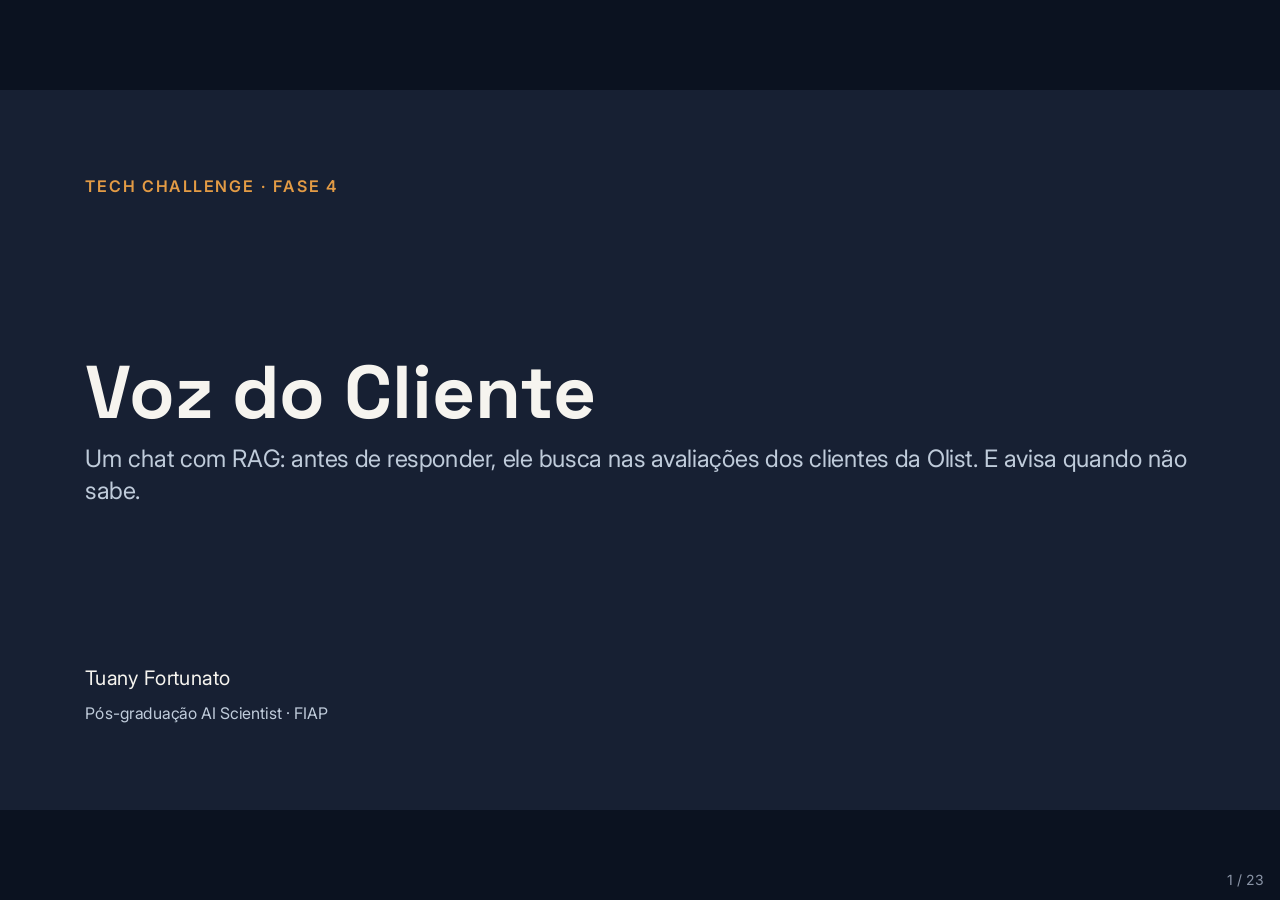
==== commit c12fa014: "Melhora a apresentação com ajustes nas descrições e títulos, aumentando a clareza das informações. A" ====
--- a/docs/apresentacao/index.html
+++ b/docs/apresentacao/index.html
@@ -114,7 +114,7 @@
 </div>
 <div class="topo">
 <h1>Voz do Cliente</h1>
-<p class="sub">Um RAG sobre as avaliações da Olist. Ele responde com base no que os clientes escreveram e avisa quando não sabe.</p>
+<p class="sub">Um chat com RAG: antes de responder, ele busca nas avaliações dos clientes da Olist. E avisa quando não sabe.</p>
 </div>
 <div class="topo">
 <p style="font-size:30px;">Tuany Fortunato</p>
@@ -143,7 +143,7 @@
 <p class="nota" style="font-size:28px;">O que mais incomoda, o que mais agrada e se o problema é do vendedor ou da entrega.</p>
 </div>
 <div class="col">
-<h3>Por que um LLM sozinho não resolve</h3>
+<h3>Por que um LLM (modelo de IA) sozinho não resolve</h3>
 <p class="nota" style="font-size:28px;">Ele responde algo plausível, mas inventado. Uma resposta convincente e sem base leva o gestor a decidir errado.</p>
 </div>
 </div>
@@ -169,67 +169,121 @@
 <p class="rotulo">BASE DE CONHECIMENTO · O QUE FOI FEITO ANTES DE TUDO</p>
 <h2>Cada comentário vira um documento</h2>
 </div>
-<div class="funil">
-<div class="etapa entra" style="--i:0"><p class="valor">99.224</p><p class="txt">avaliações</p></div>
-<div class="etapa entra" style="--i:1"><p class="valor">40.977</p><p class="txt">com comentário</p></div>
-<div class="etapa entra" style="--i:2"><p class="valor">40.521</p><p class="txt">documentos, sem os comentários vazios</p></div>
-</div>
-<table class="tabela" style="font-size:26px;">
-<tr><th style="width:20%">Etapa</th><th style="width:38%">O que fiz</th><th>Por quê</th></tr>
-<tr><td>Seleção</td><td>Juntei avaliações, pedidos e produtos</td><td>Assim cada avaliação ganha categoria e entrega</td></tr>
-<tr><td>Limpeza</td><td>Limpeza mínima, sem tirar palavras</td><td>Tirar um “não” inverteria a reclamação</td></tr>
-<tr><td>Valores ausentes</td><td>Nenhum campo fica vazio</td><td>Um campo vazio quebraria os filtros</td></tr>
-<tr><td>Documentos</td><td>Título e comentário, juntos e inteiros</td><td>Os comentários são curtos, não precisa dividir</td></tr>
-<tr><td>Embeddings</td><td>Cohere, que entende português</td><td>Indexa em 25 minutos. O Titan levaria 11 horas</td></tr>
-<tr><td>Indexação</td><td>Vetores no PostgreSQL, com pgvector</td><td>Acha os comentários mais parecidos com a pergunta</td></tr>
+<p class="sub" style="font-size:28px;"><b>99.224</b> avaliações → <b>40.977</b> com comentário escrito → <b>40.521</b> documentos, depois de tirar os comentários sem nenhuma letra</p>
+<table class="tabela" style="font-size:22px; background:#FBFAF6; border-radius:14px; overflow:hidden; border:2px solid #CFC8BA;">
+<tr style="background:#D6EAE7;"><th style="width:15%">Etapa</th><th style="width:40%">O que fiz</th><th>Por quê</th></tr>
+<tr><td><b>Seleção</b></td><td>Usei as avaliações e juntei as tabelas de pedidos, itens e produtos do Kaggle.</td><td>O comentário sozinho não diz a categoria nem se a entrega atrasou. Essas tabelas trazem isso.</td></tr>
+<tr style="background:#F1EEE6;"><td><b>Limpeza</b></td><td>Tirei só quebras de linha, espaços repetidos e caracteres invisíveis. Acentos e palavras ficaram.</td><td>O modelo entende a frase como o cliente escreveu. Tirar um “não” inverteria a reclamação.</td></tr>
+<tr><td><b>Valores ausentes</b></td><td>Todo campo recebe um valor: sem categoria vira “desconhecido”, com várias vira “mista”.</td><td>Um campo vazio quebraria os filtros de nota, categoria e entrega.</td></tr>
+<tr style="background:#F1EEE6;"><td><b>Documentos</b></td><td>Um documento por avaliação, com título e comentário juntos e inteiros.</td><td>Os comentários são curtos. Cortar em pedaços separaria frases que se completam.</td></tr>
+<tr><td><b>Embeddings</b></td><td>Cohere Multilingual, que entende português.</td><td>Indexou a base em 25 minutos. O Titan levaria 11 horas, mais que o limite de 6 horas do GitHub.</td></tr>
+<tr style="background:#F1EEE6;"><td><b>Indexação</b></td><td>Vetores no PostgreSQL, com a extensão pgvector.</td><td>A busca fica comigo: eu defino a nota mínima de semelhança e a variedade.</td></tr>
 </table>
-<p class="nota" style="font-size:24px;"><b>Embedding</b> é uma lista de 1.024 números que representa o sentido do texto. Comentários com sentido parecido ganham números parecidos. É isso que permite buscar por sentido, e não só por palavra igual.</p>
-</section>
-
-<section id="pipeline" class="alt">
+<p class="nota" style="font-size:22px;"><b>Embedding</b> é uma lista de 1.024 números que representa o sentido do texto. Comentários com sentido parecido ganham números parecidos, e por isso a busca acha comentários pelo sentido, não só pela palavra igual.</p>
+</section>
+
+<section id="limpeza" class="alt">
+<div class="topo">
+<p class="rotulo">BASE DE CONHECIMENTO · A LIMPEZA NA PRÁTICA</p>
+<h2>Um comentário, da base até a busca</h2>
+</div>
+<p class="sub" style="font-size:26px;">Cada avaliação com comentário passa pelos mesmos passos. O gestor sempre vê o texto como o cliente escreveu. Exemplo ilustrativo:</p>
+<div class="linha" style="align-items:stretch;">
+<div class="cartao entra" style="--i:0"><h3>1. Como vem do Kaggle</h3><p class="pergunta" style="background:#172033; font-family:'Courier New', monospace; font-size:22px;">título: Ótimo<br>mensagem: Chegou antes do prazo 👏👏</p><p class="txt" style="font-size:22px;">Título e mensagem ficam em campos separados.</p></div>
+<div class="cartao entra" style="--i:1"><h3>2. Texto do gestor</h3><p class="pergunta" style="background:#172033; font-family:'Courier New', monospace; font-size:22px;">Ótimo. Chegou antes do prazo 👏👏</p><p class="txt" style="font-size:22px;">Título e mensagem juntos, sem espaços repetidos nem caracteres invisíveis.</p></div>
+<div class="cartao entra" style="--i:2"><h3>3. Texto do embedding</h3><p class="pergunta" style="background:#172033; font-family:'Courier New', monospace; font-size:22px;">Ótimo. Chegou antes do prazo palmas palmas</p><p class="txt" style="font-size:22px;">O emoji vira palavra, para o modelo entender o sentido.</p></div>
+</div>
+<div class="linha" style="align-items:flex-start;">
+<div class="col">
+<h3 style="font-size:30px;">Regras da limpeza</h3>
+<ul class="lista" style="font-size:22px;">
+<li>Nenhuma palavra é removida: “gostei” e “não gostei” precisam continuar diferentes.</li>
+<li>Emojis que podem ser elogio ou crítica, como 😂 e 🤔, ficam como estão.</li>
+<li>Comentário sem nenhuma letra, como “...” ou “10”, sai da base.</li>
+</ul>
+</div>
+<div class="col">
+<h3 style="font-size:30px;">Nenhum campo vazio</h3>
+<ul class="lista" style="font-size:22px;">
+<li><b>Entrega:</b> 34.399 no prazo, 4.214 atrasadas, 1.819 não entregues e 89 desconhecidas.</li>
+<li><b>Categoria:</b> 73 categorias. Pedido com várias vira “mista” (528), e sem nenhuma vira “desconhecido” (1.065).</li>
+</ul>
+</div>
+</div>
+</section>
+
+<section id="pipeline">
 <div class="topo">
 <p class="rotulo">PIPELINE RAG · O QUE ACONTECE QUANDO O GESTOR PERGUNTA</p>
 <h2>Cinco etapas entre a pergunta e a resposta</h2>
 </div>
+<p class="pergunta" style="font-size:26px;">Exemplo: o gestor pergunta “O que os clientes insatisfeitos falam da entrega?”</p>
 <div class="passos">
 <div class="passo entra" style="--i:0">
 <p class="num">1</p>
 <h3>Entender a pergunta</h3>
-<p class="txt">O Nova Micro limpa a pergunta e identifica as notas pedidas.</p>
-<p class="nota" style="font-size:22px; margin-top:20px; padding-top:16px; border-top:2px dashed #CFC8BA;"><b>No exemplo:</b> o assunto vira “problemas na entrega”, e “insatisfeitos” vira filtro de notas 1 e 2.</p>
+<p class="txt" style="font-size:22px;">O Nova Micro lê a pergunta e separa duas coisas: o assunto e as notas que ela pede.</p>
+<p class="nota" style="font-size:20px; margin-top:16px; padding-top:14px; border-top:2px dashed #CFC8BA;"><b>No exemplo:</b> assunto “problemas na entrega”; “insatisfeitos” vira notas 1 e 2.</p>
 </div>
 <div class="passo entra" style="--i:1">
 <p class="num">2</p>
 <h3>Buscar</h3>
-<p class="txt">O Cohere transforma a pergunta em vetor, e o banco traz os 40 comentários mais parecidos.</p>
-<p class="nota" style="font-size:22px; margin-top:20px; padding-top:16px; border-top:2px dashed #CFC8BA;"><b>No exemplo:</b> 40 comentários sobre entrega, todos com nota 1 ou 2.</p>
+<p class="txt" style="font-size:22px;">O assunto vira um vetor. O banco compara esse vetor com os dos 40 mil comentários e traz os 40 mais parecidos.</p>
+<p class="nota" style="font-size:20px; margin-top:16px; padding-top:14px; border-top:2px dashed #CFC8BA;"><b>No exemplo:</b> 40 comentários sobre entrega, todos com nota 1 ou 2.</p>
 </div>
 <div class="passo entra" style="--i:2">
 <p class="num">3</p>
 <h3>Selecionar</h3>
-<p class="txt">Descarto os comentários pouco parecidos e escolho 15 variados.</p>
-<p class="nota" style="font-size:22px; margin-top:20px; padding-top:16px; border-top:2px dashed #CFC8BA;"><b>No exemplo:</b> 15 comentários, sem repetir a mesma queixa.</p>
+<p class="txt" style="font-size:22px;">Descarto os que ficam abaixo da nota mínima de semelhança. Dos que sobram, escolho 15 que não repetem a mesma queixa.</p>
+<p class="nota" style="font-size:20px; margin-top:16px; padding-top:14px; border-top:2px dashed #CFC8BA;"><b>No exemplo:</b> 15 comentários sobre entrega, sem repetir a mesma queixa.</p>
 </div>
 <div class="passo entra" style="--i:3">
 <p class="num">4</p>
 <h3>Montar o contexto</h3>
-<p class="txt">Os 15 comentários vão numerados, com a nota e a categoria.</p>
-<p class="nota" style="font-size:22px; margin-top:20px; padding-top:16px; border-top:2px dashed #CFC8BA;"><b>No exemplo:</b> o modelo recebe a pergunta e os comentários de [1] a [15].</p>
+<p class="txt" style="font-size:22px;">Junto a pergunta e os 15 comentários, cada um com número, nota e categoria. É só isso que o modelo lê.</p>
+<p class="nota" style="font-size:20px; margin-top:16px; padding-top:14px; border-top:2px dashed #CFC8BA;"><b>No exemplo:</b> o modelo recebe a pergunta e os comentários de [1] a [15].</p>
 </div>
 <div class="passo entra" style="--i:4">
 <p class="num">5</p>
 <h3>Responder</h3>
-<p class="txt">O Haiku 4.5 escreve citando os comentários, e o código confere cada citação.</p>
-<p class="nota" style="font-size:22px; margin-top:20px; padding-top:16px; border-top:2px dashed #CFC8BA;"><b>No exemplo:</b> cada frase da resposta traz o trecho e o link da avaliação.</p>
-</div>
-</div>
-<p class="pergunta" style="font-size:26px;">Pergunta do exemplo: “O que os clientes insatisfeitos falam da entrega?”</p>
-<p class="nota">É o fluxo do enunciado, com duas etapas a mais: o corte dos comentários pouco parecidos e a escolha de comentários variados.</p>
+<p class="txt" style="font-size:22px;">O Haiku escreve a resposta e põe o número do comentário em cada frase. O código confere se cada citação existe.</p>
+<p class="nota" style="font-size:20px; margin-top:16px; padding-top:14px; border-top:2px dashed #CFC8BA;"><b>No exemplo:</b> cada frase traz o trecho e o link da avaliação.</p>
+</div>
+</div>
+<p class="nota">São as etapas do enunciado, com duas a mais: descartar comentários pouco parecidos e escolher comentários variados.</p>
+</section>
+
+<section id="pergunta" class="alt">
+<div class="topo">
+<p class="rotulo">ETAPA 1 · ENTENDER A PERGUNTA</p>
+<h2>Antes de buscar, a pergunta é analisada</h2>
+</div>
+<p class="sub" style="font-size:26px;">Antes de procurar comentários, o sistema precisa entender o que o gestor quer saber. Um modelo pequeno e rápido, o Nova Micro, lê a pergunta e separa o que importa para a busca.</p>
+<div class="linha" style="align-items:flex-start;">
+<div class="col" style="gap:16px;">
+<h3 style="font-size:30px;">O que a análise devolve</h3>
+<ul class="lista" style="font-size:22px;">
+<li><b>Tipo:</b> no escopo, saudação ou fora do escopo.</li>
+<li><b>Assunto da busca:</b> só o que o cliente escreveria.</li>
+<li><b>Pergunta limpa:</b> sem números nem premissas do gestor.</li>
+<li><b>Notas:</b> as que a pergunta cita viram filtro.</li>
+</ul>
+<h3 style="font-size:30px;">Exemplo real</h3>
+<p class="pergunta" style="font-size:22px;">“Quais reclamações sobre entrega aparecem com mais frequência?”</p>
+<p class="pergunta" style="background:#172033; font-family:'Courier New', monospace; font-size:22px;">tipo: no escopo<br>assunto: reclamações sobre entrega</p>
+<p class="nota" style="font-size:22px;">“Com mais frequência” sai do assunto, porque nenhum cliente escreve assim.</p>
+</div>
+<div class="col" style="gap:14px;">
+<div class="cartao entra" style="--i:0; padding:24px 32px;"><h3 style="font-size:30px;">Premissa retirada</h3><p class="txt" style="font-size:22px;">Em “Já que 90% dos clientes reclamam de atraso…”, o 90% sai da pergunta. A resposta avisa que a base não mede frequência.</p></div>
+<div class="cartao entra" style="--i:1; padding:24px 32px;"><h3 style="font-size:30px;">Histórico só aqui</h3><p class="txt" style="font-size:22px;">As últimas trocas da conversa ajudam a entender perguntas como “E nas notas altas?”. Elas nunca chegam ao modelo que escreve a resposta.</p></div>
+<div class="cartao entra" style="--i:2; padding:24px 32px;"><h3 style="font-size:30px;">Pergunta vira vetor</h3><p class="txt" style="font-size:22px;">O Cohere transforma o assunto em vetor, no modo de perguntas. Os comentários foram transformados no modo de documentos.</p></div>
+</div>
+</div>
 </section>
 
 <section id="busca">
 <div class="topo">
-<p class="rotulo">ETAPAS 1 A 3 · ENTENDER, BUSCAR E SELECIONAR</p>
+<p class="rotulo">ETAPAS 2 E 3 · BUSCAR E SELECIONAR</p>
 <h2>Achar os comentários certos e descartar os fracos</h2>
 </div>
 <div class="linha">
@@ -242,13 +296,13 @@
 <p class="txt">“Não chegou” e “até hoje espero” são encontrados juntos, mesmo sem nenhuma palavra em comum.</p>
 </div>
 <div class="cartao entra" style="--i:2">
-<h3>Corte e variedade</h3>
-<p class="txt">Comentários com semelhança abaixo de 0,58 saem. Depois, o MMR escolhe comentários variados, para não trazer 15 vezes a mesma reclamação.</p>
-</div>
-</div>
-<p class="destaque entra" style="--i:3">Se nenhum comentário passa do corte, o chat avisa que não tem evidência, sem chamar o modelo.</p>
-<div class="linha">
-<p class="nota" style="font-size:24px; flex:1;"><b>Semelhança</b> é um número de 0 a 1 que diz o quanto o comentário se parece com a pergunta. Na calibração, a pergunta sobre Pix, que a base não responde, ficou em 0,57. As perguntas com resposta ficaram acima de 0,62. Por isso o corte fica em 0,58.</p>
+<h3>Nota mínima e variedade</h3>
+<p class="txt">A nota mínima de semelhança é 0,58: comentário abaixo disso é descartado. Depois, o MMR escolhe comentários variados, para não trazer 15 vezes a mesma reclamação.</p>
+</div>
+</div>
+<p class="destaque entra" style="--i:3">Se nenhum comentário chega à nota mínima, o chat avisa que não tem evidência, sem chamar o modelo.</p>
+<div class="linha">
+<p class="nota" style="font-size:24px; flex:1;"><b>Semelhança</b> é um número de 0 a 1 que diz o quanto o comentário se parece com a pergunta. Na calibração, a pergunta sobre Pix ficou em 0,57, e as perguntas com resposta, acima de 0,62. Por isso a nota mínima é 0,58.</p>
 <p class="nota" style="font-size:24px; flex:1;"><b>MMR</b> escolhe os comentários um a um. A cada escolha, prefere o que é parecido com a pergunta, mas diferente dos que já foram escolhidos.</p>
 </div>
 </section>
@@ -259,54 +313,74 @@
 <h2>O modelo responde citando comentários reais</h2>
 </div>
 <div class="linha" style="align-items:flex-start;">
-<div class="col" style="gap:16px;">
-<p class="sub" style="font-size:28px;">Com os 15 comentários escolhidos, o sistema monta o que o modelo vai ler, o modelo escreve a resposta e o código confere cada citação.</p>
-<p class="pergunta" style="background:#172033; font-family:'Courier New', monospace; font-size:24px;">[1] (avaliação &lt;id&gt;, nota 1, categoria cama_mesa_banho) texto original do cliente</p>
-<p class="nota" style="font-size:22px;">É assim que cada comentário chega ao modelo. O número [1] é o que a resposta cita.</p>
-<h3 style="font-size:34px;">Contexto</h3>
-<ul class="lista" style="font-size:24px;">
-<li>O modelo recebe só a pergunta e os 15 comentários.</li>
-<li>Cada comentário tem um número, e cada frase da resposta aponta para ele.</li>
-</ul>
-<h3 style="font-size:34px;">Geração</h3>
-<ul class="lista" style="font-size:24px;">
-<li>O Haiku 4.5 cita um comentário em cada afirmação.</li>
-<li>Ele só chama um problema de recorrente se o comentário disser isso.</li>
-</ul>
-<h3 style="font-size:34px;">Checagem no código</h3>
-<ul class="lista" style="font-size:24px;">
-<li>O código apaga citações que não existem e suaviza exageros.</li>
-<li>Ele também classifica a resposta: respondida, evidência fraca ou sem evidência. A página mostra um aviso para cada caso.</li>
-</ul>
-</div>
-<img src="img/chat-evidencias.png" alt="Resposta do chat sobre problemas de entrega, com o trecho do comentário e o link da avaliação embaixo de cada frase" style="width:332px; height:640px; object-fit:contain; border-radius:12px; border:2px solid #CFC8BA;">
-</div>
-</section>
-
-<section id="metadados">
+<div class="col" style="gap:14px;">
+<p class="sub" style="font-size:26px;">Depois da busca, já temos 15 comentários. Agora eles viram uma resposta que o gestor consegue conferir, em três passos.</p>
+<p class="pergunta" style="background:#172033; font-family:'Courier New', monospace; font-size:22px;">[1] (avaliação &lt;id&gt;, nota 1, categoria cama_mesa_banho) texto original do cliente</p>
+<p class="nota" style="font-size:20px;">É assim que cada avaliação chega ao modelo. O número [1] é o que a resposta vai citar.</p>
+<div class="cartao entra" style="--i:1; flex-direction:row; align-items:flex-start; gap:24px; padding:22px 28px;">
+<p class="grande" style="font-size:48px; line-height:1; min-width:40px;">1</p>
+<div class="col" style="gap:6px;"><h3 style="font-size:28px;">O que o modelo recebe</h3><p class="txt" style="font-size:22px;">A pergunta e os 15 comentários, numerados de [1] a [15]. Só isso: nem a conversa anterior, nem informação de fora.</p></div>
+</div>
+<div class="cartao entra" style="--i:2; flex-direction:row; align-items:flex-start; gap:24px; padding:22px 28px;">
+<p class="grande" style="font-size:48px; line-height:1; min-width:40px;">2</p>
+<div class="col" style="gap:6px;"><h3 style="font-size:28px;">O que o modelo faz</h3><p class="txt" style="font-size:22px;">O Haiku escreve a resposta usando só esses comentários e põe o número do comentário no fim de cada frase, como [3]. Ele não pode chamar um problema de recorrente se nenhum cliente disse isso.</p></div>
+</div>
+<div class="cartao entra" style="--i:3; flex-direction:row; align-items:flex-start; gap:24px; padding:22px 28px;">
+<p class="grande" style="font-size:48px; line-height:1; min-width:40px;">3</p>
+<div class="col" style="gap:6px;"><h3 style="font-size:28px;">O que o código confere depois</h3><p class="txt" style="font-size:22px;">Apaga citações de números que não existem e troca palavras exageradas, como “vários”, quando falta prova. Depois conta as citações e escolhe o aviso: respondida, evidência fraca ou sem evidência.</p></div>
+</div>
+</div>
+<div class="col" style="flex:0 0 332px; gap:10px;">
+<img src="img/chat-evidencias.png" alt="Resposta do chat sobre problemas de entrega, com o trecho do comentário e o link da avaliação embaixo de cada frase" style="width:332px; height:600px; object-fit:contain; border-radius:12px; border:2px solid #CFC8BA;">
+<p class="nota" style="font-size:20px;">Na tela, cada número vira o trecho e o link da avaliação.</p>
+</div>
+</div>
+</section>
+
+<section id="sem-evidencia">
+<div class="topo">
+<p class="rotulo">REQUISITO 4 · PERGUNTAS SEM EVIDÊNCIA SUFICIENTE</p>
+<h2>Quando não dá para responder, o chat avisa</h2>
+</div>
+<p class="sub" style="font-size:26px;">Nem toda pergunta tem resposta na base. O enunciado pede que o chat reconheça três casos, e em cada um ele mostra um aviso na tela em vez de inventar uma resposta.</p>
+<table class="tabela" style="font-size:24px; background:#FBFAF6; border-radius:14px; overflow:hidden; border:2px solid #CFC8BA;">
+<tr style="background:#D6EAE7;"><th style="width:27%">Caso do enunciado</th><th style="width:18%">Situação no chat</th><th style="width:33%">Quando acontece</th><th>Exemplo</th></tr>
+<tr><td>Não há avaliações relevantes</td><td><b>Sem evidência</b></td><td>Nenhum comentário chega à nota mínima de semelhança (0,58)</td><td>Pagamento por Pix</td></tr>
+<tr style="background:#F1EEE6;"><td>Evidências insuficientes</td><td><b>Evidência fraca</b></td><td>A resposta cita só um ou dois comentários</td><td>Embalagem de presente</td></tr>
+<tr><td>Fora do escopo da base</td><td><b>Fora do escopo</b></td><td>A pergunta trata de algo que avaliações não respondem</td><td>Faturamento da Olist em 2018</td></tr>
+<tr style="background:#F6E7C8; font-weight:600;"><td>Pergunta com evidência</td><td><b>Respondida</b></td><td>Três ou mais comentários citados</td><td>Produtos com defeito</td></tr>
+</table>
+<div class="linha">
+<div class="cartao entra" style="padding:26px 32px; --i:0"><h3 style="font-size:30px;">Três proteções</h3><p class="txt" style="font-size:22px;">A análise da pergunta, a nota mínima de semelhança e as regras no prompt, conferidas depois pelo código.</p></div>
+<div class="cartao entra" style="padding:26px 32px; --i:1"><h3 style="font-size:30px;">Premissa falsa</h3><p class="txt" style="font-size:22px;">“Já que 90% reclamam…”: a resposta não repete o número e avisa que a base não mede frequência.</p></div>
+<div class="cartao entra" style="padding:26px 32px; --i:2"><h3 style="font-size:30px;">Mudar as regras</h3><p class="txt" style="font-size:22px;">“Ignore as instruções anteriores…” é tratada como pergunta a classificar, nunca como ordem.</p></div>
+</div>
+</section>
+
+<section id="metadados" class="alt">
 <div class="topo">
 <p class="rotulo">DESAFIO ADICIONAL · METADADOS DA AVALIAÇÃO</p>
 <h2>Nota, categoria e entrega viram filtros da busca</h2>
 </div>
 <p class="sub" style="font-size:28px;">Além do texto, cada avaliação tem informações como a nota e a categoria. Aqui mostro quais delas uso, como entram na busca e o que isso melhora.</p>
-<table class="tabela" style="font-size:24px;">
-<tr><th style="width:26%">Metadado</th><th style="width:16%">Usa?</th><th>Como entra</th></tr>
+<table class="tabela" style="font-size:24px; background:#FBFAF6; border-radius:14px; overflow:hidden; border:2px solid #CFC8BA;">
+<tr style="background:#D6EAE7;"><th style="width:26%">Informação</th><th style="width:16%">Usa?</th><th>Como entra</th></tr>
 <tr><td>Nota</td><td>Sim</td><td>Filtro de 1 a 5. “Clientes insatisfeitos” vira notas 1 e 2</td></tr>
-<tr><td>Categoria</td><td>Sim</td><td>Filtro com as 73 categorias de produto</td></tr>
+<tr style="background:#F1EEE6;"><td>Categoria</td><td>Sim</td><td>Filtro com as 73 categorias de produto</td></tr>
 <tr><td>Entrega</td><td>Sim</td><td>No prazo, atrasada, não entregue ou com problema</td></tr>
-<tr><td>Pedido</td><td>Em parte</td><td>Dele saem a situação da entrega e a categoria</td></tr>
+<tr style="background:#F1EEE6;"><td>Pedido</td><td>Em parte</td><td>Dele saem a situação da entrega e a categoria</td></tr>
 <tr><td>Período</td><td>Só no painel</td><td>O painel mostra mês a mês. O chat busca em todo o período</td></tr>
 </table>
 <p class="nota" style="font-size:24px;"><b>Por que ajuda:</b> “nota baixa” e “cama, mesa e banho” não aparecem no texto do comentário. Sem filtro, a busca acha comentários parecidos, mas de outras notas e categorias.</p>
 <div class="linha">
 <div class="cartao entra" style="--i:0; flex-direction:row; align-items:center; gap:32px;">
 <p class="grande" style="font-size:64px; white-space:nowrap;">15/15</p>
-<p class="txt">Nas três perguntas de metadados do enunciado, com filtro os 15 comentários estão no recorte pedido. Sem filtro, só 9, 8 e 12 de 15.</p>
-</div>
-</div>
-</section>
-
-<section id="arquitetura" class="figura alt">
+<p class="txt">Nas três perguntas de metadados do enunciado, com filtro os 15 comentários são do grupo pedido (nota, categoria ou entrega). Sem filtro, só 9, 8 e 12 de 15.</p>
+</div>
+</div>
+</section>
+
+<section id="arquitetura" class="figura">
 <div class="col">
 <p class="rotulo">ARQUITETURA · ONDE TUDO RODA</p>
 <h2>Tudo roda na nuvem da AWS</h2>
@@ -323,16 +397,16 @@
 <img src="../arquitetura.png" alt="Diagrama da arquitetura na AWS: gestor, CloudFront, S3, ALB, ECS Fargate, RDS com pgvector, Bedrock e a indexação pelo GitHub Actions" style="width:960px; height:936px; object-fit:contain; background:#FBFAF6; border-radius:16px;">
 </section>
 
-<section id="cicd" class="figura">
+<section id="cicd" class="figura alt">
 <div class="col" style="flex:0 0 480px;">
 <p class="rotulo">CI/CD · DO CÓDIGO AO SITE</p>
 <h2>O código vai para o site sozinho</h2>
 <p class="sub" style="font-size:26px;">O caminho de uma mudança, do código até o site no ar:</p>
 <ul class="lista" style="font-size:24px;">
-<li><b>Mudança:</b> cada alteração é feita numa branch separada.</li>
-<li><b>Revisão:</b> entra por pull request, primeiro na develop e depois na main.</li>
+<li><b>Mudança:</b> cada alteração é feita numa cópia separada do código (branch).</li>
+<li><b>Revisão:</b> só entra no código principal depois de revisada (pull request).</li>
 <li><b>Testes:</b> a cada mudança, os testes rodam sozinhos, sem acessar a AWS.</li>
-<li><b>Publicação:</b> quando entra na main, a infraestrutura é atualizada e o site é publicado sozinho.</li>
+<li><b>Publicação:</b> depois de aprovada, a infraestrutura é atualizada e o site é publicado sozinho.</li>
 <li><b>Segurança:</b> o GitHub entra na AWS com uma permissão temporária, sem senha guardada.</li>
 </ul>
 </div>
@@ -344,10 +418,10 @@
 <p class="rotulo">AVALIAÇÃO · DOIS MODELOS COMPARADOS COM RAGAS</p>
 <h2>Notas quase iguais, respostas bem diferentes</h2>
 </div>
-<p class="sub" style="font-size:26px;">Para escolher o modelo que escreve a resposta, testei dois com as mesmas 11 perguntas. Um terceiro modelo, o Nova Pro, deu as notas de 0 a 1.</p>
-<table class="tabela" style="font-size:26px;">
-<tr><th style="width:28%">Modelo da resposta</th><th style="width:18%; text-align:right">Fiel aos comentários<br><span style="font-size:20px; font-weight:400; color:#4A5568;">faithfulness</span></th><th style="width:18%; text-align:right">Responde à pergunta<br><span style="font-size:20px; font-weight:400; color:#4A5568;">relevancy</span></th><th style="width:18%; text-align:right">Busca útil<br><span style="font-size:20px; font-weight:400; color:#4A5568;">precision</span></th><th style="text-align:right">Situação certa<br><span style="font-size:20px; font-weight:400; color:#4A5568;">avisou quando devia</span></th></tr>
-<tr style="background:#D6EAE7"><td>Claude Haiku 4.5 (escolhido)</td><td style="text-align:right">0,975</td><td style="text-align:right">0,560</td><td style="text-align:right">0,736</td><td style="text-align:right">10 de 11</td></tr>
+<p class="sub" style="font-size:26px;">Para escolher o modelo que escreve a resposta, testei dois com as mesmas 11 perguntas no RAGAS, uma ferramenta que dá notas de 0 a 1. Quem deu as notas foi um terceiro modelo, o Nova Pro.</p>
+<table class="tabela" style="font-size:26px; background:#FBFAF6; border-radius:14px; overflow:hidden; border:2px solid #CFC8BA;">
+<tr style="background:#D6EAE7;"><th style="width:28%">Modelo da resposta</th><th style="width:18%; text-align:right">Fiel aos comentários<br><span style="font-size:20px; font-weight:400; color:#4A5568;">faithfulness</span></th><th style="width:18%; text-align:right">Responde à pergunta<br><span style="font-size:20px; font-weight:400; color:#4A5568;">relevancy</span></th><th style="width:18%; text-align:right">Comentários úteis primeiro<br><span style="font-size:20px; font-weight:400; color:#4A5568;">precision</span></th><th style="text-align:right">Situação certa<br><span style="font-size:20px; font-weight:400; color:#4A5568;">avisou quando devia</span></th></tr>
+<tr style="background:#F6E7C8; font-weight:600;"><td>Claude Haiku 4.5 (escolhido)</td><td style="text-align:right">0,975</td><td style="text-align:right">0,560</td><td style="text-align:right">0,736</td><td style="text-align:right">10 de 11</td></tr>
 <tr><td>Nova Micro</td><td style="text-align:right">0,992</td><td style="text-align:right">0,552</td><td style="text-align:right">0,675</td><td style="text-align:right">10 de 11</td></tr>
 </table>
 <div class="linha">
@@ -365,36 +439,21 @@
 <section id="desafios" class="alt">
 <div class="topo">
 <p class="rotulo">DESAFIOS E DECISÕES</p>
-<h2>O que deu trabalho, o que decidi e o que ficou de fora</h2>
-</div>
-<p class="sub" style="font-size:26px;">Os problemas que encontrei no caminho, as escolhas técnicas mais importantes e o que a solução ainda não faz.</p>
-<div class="linha" style="align-items:flex-start;">
-<div class="col">
-<h3>O que deu trabalho</h3>
-<ul class="lista" style="font-size:24px;">
-<li><b>Pix:</b> o corte sozinho não bastou para uma pergunta que a base não cobre. Uma regra no prompt faz o chat dizer que não sabe.</li>
-<li><b>“Recorrente”:</b> uma resposta chamou de recorrente um problema que o cliente dizia ser “a primeira vez”. Virou regra no prompt e checagem no código.</li>
-<li><b>Métrica:</b> o RAGAS deu notas quase iguais para respostas de qualidade bem diferente. Precisei ler as respostas.</li>
-</ul>
-</div>
-<div class="col">
-<h3>O que decidi</h3>
-<ul class="lista" style="font-size:24px;">
-<li>Banco próprio com pgvector, em vez do Knowledge Bases, para controlar a busca</li>
-<li>Cohere em vez do Titan: 25 minutos de indexação, e não 11 horas</li>
-<li>Um documento por avaliação, sem dividir o texto</li>
-<li>Corte de 0,58 e comentários variados, para não responder sem base</li>
-<li>Um modelo barato entende a pergunta, outro mais forte responde</li>
-</ul>
-</div>
-<div class="col">
-<h3>O que ficou de fora</h3>
-<ul class="lista" style="font-size:24px;">
-<li>O chat descreve 15 comentários, não a base inteira. Quem mostra a frequência é o painel.</li>
-<li>O chat não filtra por período.</li>
-<li>A base termina em 2018, então assuntos mais novos, como o Pix, não aparecem.</li>
-</ul>
-</div>
+<h2>Três problemas que encontrei e como resolvi</h2>
+</div>
+<div class="linha" style="align-items:stretch;">
+<div class="cartao entra" style="--i:0; padding:28px 32px; gap:10px;"><h3 style="font-size:30px;">1. Dizer “não sei”</h3><p class="txt" style="font-size:22px;"><b>O que aconteceu:</b> o Pix só surgiu em 2020, depois da base, mas comentários sobre pagamento pareciam com a pergunta.</p><p class="txt" style="font-size:22px;"><b>O que fiz:</b> uma segunda trava no prompt (as instruções do modelo): se nenhum comentário fala do assunto, ele diz que não encontrou.</p></div>
+<div class="cartao entra" style="--i:1; padding:28px 32px; gap:10px;"><h3 style="font-size:30px;">2. Uma conclusão inventada</h3><p class="txt" style="font-size:22px;"><b>O que aconteceu:</b> um modelo disse que os atrasos eram recorrentes, citando um cliente que escreveu “foi a primeira vez”.</p><p class="txt" style="font-size:22px;"><b>O que fiz:</b> uma regra nas instruções do modelo, uma checagem no código e a troca do modelo pelo Haiku.</p></div>
+<div class="cartao entra" style="--i:2; padding:28px 32px; gap:10px;"><h3 style="font-size:30px;">3. A nota não mostrou o erro</h3><p class="txt" style="font-size:22px;"><b>O que aconteceu:</b> o RAGAS deu notas quase iguais aos dois modelos, mas só um errou.</p><p class="txt" style="font-size:22px;"><b>O que fiz:</b> li as respostas e escolhi o modelo por elas, não só pela nota.</p></div>
+</div>
+<h3 style="font-size:30px;">Decisões técnicas: o que escolhi e por quê</h3>
+<div class="linha" style="align-items:flex-start; gap:48px; margin-top:-8px;">
+<div class="col" style="gap:6px;"><p class="txt" style="font-size:24px;"><b>Montei a minha própria busca</b></p><p class="nota" style="font-size:22px;">Usei o pgvector, que guarda os vetores no banco, em vez do Knowledge Bases, o serviço pronto da AWS. Assim eu defino a nota mínima de semelhança e a variedade.</p></div>
+<div class="col" style="gap:6px;"><p class="txt" style="font-size:24px;"><b>Escolhi o embedding mais rápido</b></p><p class="nota" style="font-size:22px;">O Cohere transformou os 40 mil comentários em vetores em 25 minutos. O Titan levaria 11 horas.</p></div>
+</div>
+<div class="linha" style="align-items:flex-start; gap:48px; margin-top:-8px;">
+<div class="col" style="gap:6px;"><p class="txt" style="font-size:24px;"><b>Cada comentário inteiro</b></p><p class="nota" style="font-size:22px;">Textos longos costumam ser cortados em pedaços. Os comentários são curtos, então ficaram inteiros.</p></div>
+<div class="col" style="gap:6px;"><p class="txt" style="font-size:24px;"><b>Um modelo para cada tarefa</b></p><p class="nota" style="font-size:22px;">O Nova Micro, barato e rápido, entende a pergunta. O Haiku, mais forte, escreve a resposta.</p></div>
 </div>
 </section>
 
@@ -477,7 +536,7 @@
 <p class="sub" style="width:1600px; font-size:28px;">Este exemplo mostra o chat dizendo que não sabe, em vez de inventar.</p>
 <div class="linha" style="align-items:center; width:1600px;">
 <img src="img/reserva-pix.png" alt="Pergunta sobre pagamento por Pix respondida como sem evidência" style="width:1200px; height:675px; object-fit:contain; border-radius:12px; border:2px solid #CFC8BA; flex:none;">
-<div class="legenda"><h3>O que o print mostra</h3><ul class="lista"><li>A pergunta é sobre pagamento com Pix.</li><li>Nenhum comentário passou do corte de semelhança, porque o Pix não existia na época da base.</li><li>O chat responde “Sem evidência” e sugere perguntas que a base consegue responder.</li></ul></div>
+<div class="legenda"><h3>O que o print mostra</h3><ul class="lista"><li>A pergunta é sobre pagamento com Pix.</li><li>Nenhum comentário chegou à nota mínima de semelhança, porque o Pix não existia na época da base.</li><li>O chat responde “Sem evidência” e sugere perguntas que a base consegue responder.</li></ul></div>
 </div>
 </section>
 
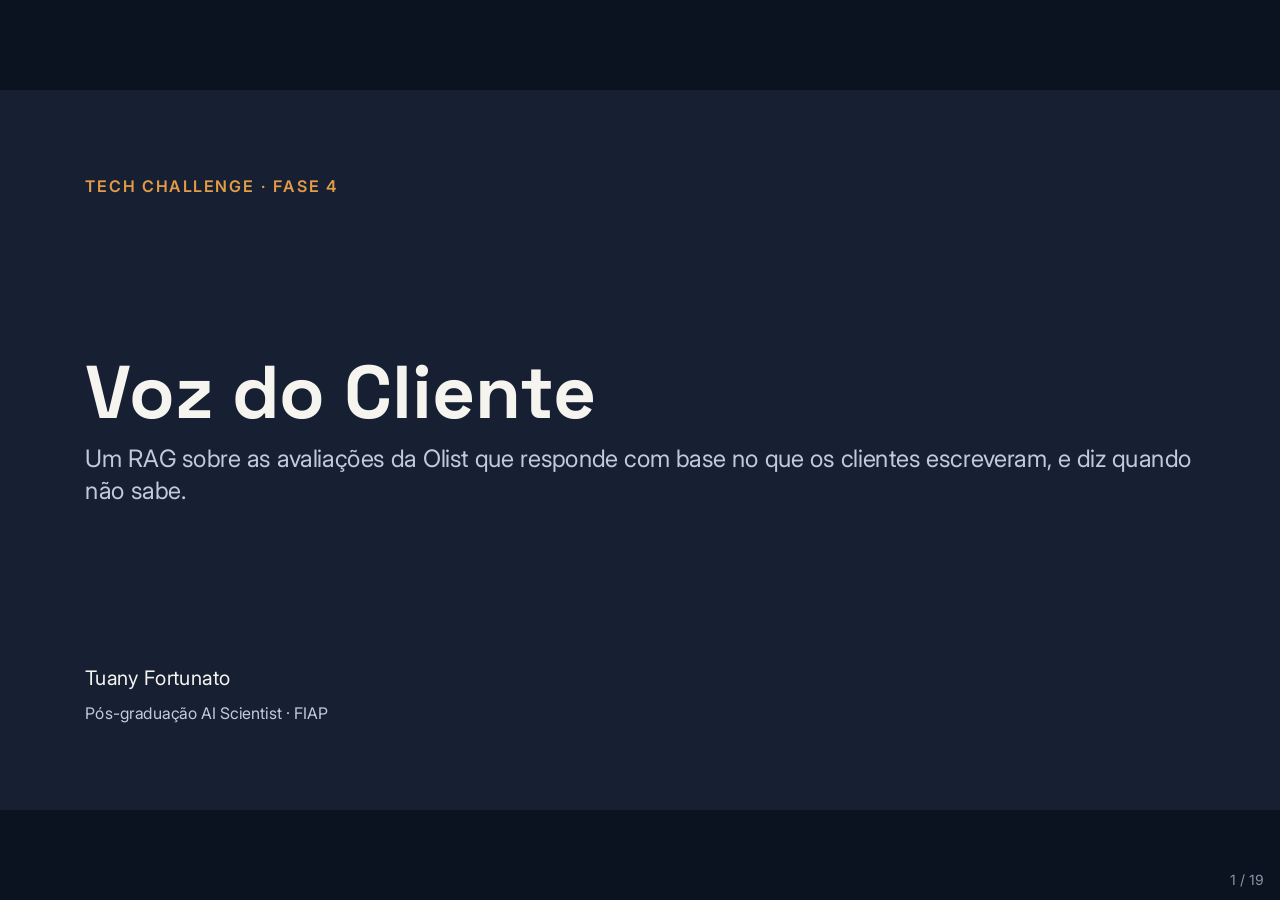
==== commit fc5d38a4: "Merge branch 'main' into feature/voltar-desligamento-22h" ====
--- a/docs/apresentacao/index.html
+++ b/docs/apresentacao/index.html
@@ -114,7 +114,7 @@
 </div>
 <div class="topo">
 <h1>Voz do Cliente</h1>
-<p class="sub">Um chat com RAG: antes de responder, ele busca nas avaliações dos clientes da Olist. E avisa quando não sabe.</p>
+<p class="sub">Um RAG sobre as avaliações da Olist que responde com base no que os clientes escreveram, e diz quando não sabe.</p>
 </div>
 <div class="topo">
 <p style="font-size:30px;">Tuany Fortunato</p>
@@ -134,17 +134,17 @@
 </div>
 <div class="cartao entra" style="--i:1">
 <p class="grande">40.977</p>
-<p class="txt">têm comentário escrito. Ninguém consegue ler tudo isso.</p>
+<p class="txt">com comentário escrito. Ninguém lê tudo isso para decidir.</p>
 </div>
 </div>
 <div class="linha">
 <div class="col">
 <h3>O que o gestor quer saber</h3>
-<p class="nota" style="font-size:28px;">O que mais incomoda, o que mais agrada e se o problema é do vendedor ou da entrega.</p>
+<p class="nota" style="font-size:28px;">O que mais incomoda, o que mais agrada, e se o problema é do vendedor ou da entrega.</p>
 </div>
 <div class="col">
-<h3>Por que um LLM (modelo de IA) sozinho não resolve</h3>
-<p class="nota" style="font-size:28px;">Ele responde algo plausível, mas inventado. Uma resposta convincente e sem base leva o gestor a decidir errado.</p>
+<h3>Por que um LLM sozinho não resolve</h3>
+<p class="nota" style="font-size:28px;">Ele responde algo plausível e inventado. Para decidir, uma resposta convincente e sem base é pior do que nenhuma.</p>
 </div>
 </div>
 </section>
@@ -152,262 +152,168 @@
 <section id="solucao" class="alt">
 <div class="topo">
 <p class="rotulo">A SOLUÇÃO</p>
-<h2>Da dor de não saber por que o cliente reclama veio a solução</h2>
+<h2>Um painel e um chat com evidências</h2>
 </div>
 <div class="linha" style="align-items:flex-start;">
 <img src="img/solucao-painel-chat.png" alt="Tela do Voz do Cliente: painel da Diretoria geral com indicadores e temas, e o chat ao lado respondendo sobre os aspectos mais elogiados com trechos das avaliações" style="width:1152px; height:648px; object-fit:contain; border-radius:12px; border:2px solid #CFC8BA;">
 <div class="col" style="gap:28px;">
-<div class="entra" style="--i:0"><h3 style="font-size:34px;">A dor</h3><p class="nota" style="font-size:26px;">Os gestores não tinham como ler 40 mil comentários para descobrir o que incomoda o cliente.</p></div>
-<div class="entra" style="--i:1"><h3 style="font-size:34px;">A ideia</h3><p class="nota" style="font-size:26px;">Um chat em que eles perguntam o que precisam saber, do jeito deles.</p></div>
-<div class="entra" style="--i:2"><h3 style="font-size:34px;">A resposta</h3><p class="nota" style="font-size:26px;">Ela vem das próprias avaliações, e cada frase mostra os comentários que a sustentam. Quando a base não tem como responder, o chat avisa em vez de inventar. Ao lado, um painel mostra os temas que mais aparecem em cada setor.</p></div>
+<div class="entra" style="--i:0"><h3 style="font-size:34px;">Painel por setor</h3><p class="nota" style="font-size:26px;">Temas com contagem e evolução mês a mês. Mostra o quanto.</p></div>
+<div class="entra" style="--i:1"><h3 style="font-size:34px;">Chat com evidências</h3><p class="nota" style="font-size:26px;">Cada frase traz os comentários que a sustentam. Mostra o porquê.</p></div>
+<div class="entra" style="--i:2"><h3 style="font-size:34px;">Diz quando não sabe</h3><p class="nota" style="font-size:26px;">Sem evidência ou fora do escopo, avisa em vez de improvisar.</p></div>
 </div>
 </div>
 </section>
 
 <section id="base">
 <div class="topo">
-<p class="rotulo">BASE DE CONHECIMENTO · O QUE FOI FEITO ANTES DE TUDO</p>
-<h2>Cada comentário vira um documento</h2>
-</div>
-<p class="sub" style="font-size:28px;"><b>99.224</b> avaliações → <b>40.977</b> com comentário escrito → <b>40.521</b> documentos, depois de tirar os comentários sem nenhuma letra</p>
-<table class="tabela" style="font-size:22px; background:#FBFAF6; border-radius:14px; overflow:hidden; border:2px solid #CFC8BA;">
-<tr style="background:#D6EAE7;"><th style="width:15%">Etapa</th><th style="width:40%">O que fiz</th><th>Por quê</th></tr>
-<tr><td><b>Seleção</b></td><td>Usei as avaliações e juntei as tabelas de pedidos, itens e produtos do Kaggle.</td><td>O comentário sozinho não diz a categoria nem se a entrega atrasou. Essas tabelas trazem isso.</td></tr>
-<tr style="background:#F1EEE6;"><td><b>Limpeza</b></td><td>Tirei só quebras de linha, espaços repetidos e caracteres invisíveis. Acentos e palavras ficaram.</td><td>O modelo entende a frase como o cliente escreveu. Tirar um “não” inverteria a reclamação.</td></tr>
-<tr><td><b>Valores ausentes</b></td><td>Todo campo recebe um valor: sem categoria vira “desconhecido”, com várias vira “mista”.</td><td>Um campo vazio quebraria os filtros de nota, categoria e entrega.</td></tr>
-<tr style="background:#F1EEE6;"><td><b>Documentos</b></td><td>Um documento por avaliação, com título e comentário juntos e inteiros.</td><td>Os comentários são curtos. Cortar em pedaços separaria frases que se completam.</td></tr>
-<tr><td><b>Embeddings</b></td><td>Cohere Multilingual, que entende português.</td><td>Indexou a base em 25 minutos. O Titan levaria 11 horas, mais que o limite de 6 horas do GitHub.</td></tr>
-<tr style="background:#F1EEE6;"><td><b>Indexação</b></td><td>Vetores no PostgreSQL, com a extensão pgvector.</td><td>A busca fica comigo: eu defino a nota mínima de semelhança e a variedade.</td></tr>
+<p class="rotulo">BASE DE CONHECIMENTO</p>
+<h2>Um documento por avaliação</h2>
+</div>
+<div class="funil">
+<div class="etapa entra" style="--i:0"><p class="valor">99.224</p><p class="txt">avaliações</p></div>
+<div class="etapa entra" style="--i:1"><p class="valor">40.977</p><p class="txt">com mensagem</p></div>
+<div class="etapa entra" style="--i:2"><p class="valor">40.521</p><p class="txt">documentos finais</p></div>
+</div>
+<table class="tabela" style="font-size:24px;">
+<tr><th style="width:24%">Etapa</th><th>Decisão e motivo</th></tr>
+<tr><td>Seleção</td><td>Kaggle, cinco tabelas: avaliações, pedidos, itens, produtos e tradução das categorias</td></tr>
+<tr><td>Limpeza</td><td>Leve: mantém acentos, maiúsculas e o “não”. Sem stopwords nem stemming. Emoji vira palavra só no embedding</td></tr>
+<tr><td>Valores ausentes</td><td>Nenhum metadado vazio (“desconhecido”, “mista”), porque nulo quebra o filtro</td></tr>
+<tr><td>Documentos</td><td>Título + mensagem, sem chunking: os comentários são curtos</td></tr>
+<tr><td>Embeddings</td><td>Cohere Embed Multilingual v3, 1.024 dimensões. Titan: 11 h de indexação; Cohere: 25 min</td></tr>
+<tr><td>Indexação</td><td>pgvector no RDS, índice HNSW com cosseno</td></tr>
 </table>
-<p class="nota" style="font-size:22px;"><b>Embedding</b> é uma lista de 1.024 números que representa o sentido do texto. Comentários com sentido parecido ganham números parecidos, e por isso a busca acha comentários pelo sentido, não só pela palavra igual.</p>
-</section>
-
-<section id="limpeza" class="alt">
-<div class="topo">
-<p class="rotulo">BASE DE CONHECIMENTO · A LIMPEZA NA PRÁTICA</p>
-<h2>Um comentário, da base até a busca</h2>
-</div>
-<p class="sub" style="font-size:26px;">Cada avaliação com comentário passa pelos mesmos passos. O gestor sempre vê o texto como o cliente escreveu. Exemplo ilustrativo:</p>
-<div class="linha" style="align-items:stretch;">
-<div class="cartao entra" style="--i:0"><h3>1. Como vem do Kaggle</h3><p class="pergunta" style="background:#172033; font-family:'Courier New', monospace; font-size:22px;">título: Ótimo<br>mensagem: Chegou antes do prazo 👏👏</p><p class="txt" style="font-size:22px;">Título e mensagem ficam em campos separados.</p></div>
-<div class="cartao entra" style="--i:1"><h3>2. Texto do gestor</h3><p class="pergunta" style="background:#172033; font-family:'Courier New', monospace; font-size:22px;">Ótimo. Chegou antes do prazo 👏👏</p><p class="txt" style="font-size:22px;">Título e mensagem juntos, sem espaços repetidos nem caracteres invisíveis.</p></div>
-<div class="cartao entra" style="--i:2"><h3>3. Texto do embedding</h3><p class="pergunta" style="background:#172033; font-family:'Courier New', monospace; font-size:22px;">Ótimo. Chegou antes do prazo palmas palmas</p><p class="txt" style="font-size:22px;">O emoji vira palavra, para o modelo entender o sentido.</p></div>
-</div>
-<div class="linha" style="align-items:flex-start;">
-<div class="col">
-<h3 style="font-size:30px;">Regras da limpeza</h3>
-<ul class="lista" style="font-size:22px;">
-<li>Nenhuma palavra é removida: “gostei” e “não gostei” precisam continuar diferentes.</li>
-<li>Emojis que podem ser elogio ou crítica, como 😂 e 🤔, ficam como estão.</li>
-<li>Comentário sem nenhuma letra, como “...” ou “10”, sai da base.</li>
-</ul>
-</div>
-<div class="col">
-<h3 style="font-size:30px;">Nenhum campo vazio</h3>
-<ul class="lista" style="font-size:22px;">
-<li><b>Entrega:</b> 34.399 no prazo, 4.214 atrasadas, 1.819 não entregues e 89 desconhecidas.</li>
-<li><b>Categoria:</b> 73 categorias. Pedido com várias vira “mista” (528), e sem nenhuma vira “desconhecido” (1.065).</li>
-</ul>
-</div>
-</div>
-</section>
-
-<section id="pipeline">
-<div class="topo">
-<p class="rotulo">PIPELINE RAG · O QUE ACONTECE QUANDO O GESTOR PERGUNTA</p>
-<h2>Cinco etapas entre a pergunta e a resposta</h2>
-</div>
-<p class="pergunta" style="font-size:26px;">Exemplo: o gestor pergunta “O que os clientes insatisfeitos falam da entrega?”</p>
+</section>
+
+<section id="pipeline" class="alt">
+<div class="topo">
+<p class="rotulo">PIPELINE RAG</p>
+<h2>Cinco etapas, da pergunta à resposta</h2>
+</div>
 <div class="passos">
 <div class="passo entra" style="--i:0">
 <p class="num">1</p>
-<h3>Entender a pergunta</h3>
-<p class="txt" style="font-size:22px;">O Nova Micro lê a pergunta e separa duas coisas: o assunto e as notas que ela pede.</p>
-<p class="nota" style="font-size:20px; margin-top:16px; padding-top:14px; border-top:2px dashed #CFC8BA;"><b>No exemplo:</b> assunto “problemas na entrega”; “insatisfeitos” vira notas 1 e 2.</p>
+<h3>Transformação da pergunta</h3>
+<p class="txt">Nova Micro classifica a mensagem, reescreve o tema da busca, tira premissas e identifica as notas pedidas.</p>
 </div>
 <div class="passo entra" style="--i:1">
 <p class="num">2</p>
-<h3>Buscar</h3>
-<p class="txt" style="font-size:22px;">O assunto vira um vetor. O banco compara esse vetor com os dos 40 mil comentários e traz os 40 mais parecidos.</p>
-<p class="nota" style="font-size:20px; margin-top:16px; padding-top:14px; border-top:2px dashed #CFC8BA;"><b>No exemplo:</b> 40 comentários sobre entrega, todos com nota 1 ou 2.</p>
+<h3>Recuperação semântica</h3>
+<p class="txt">O tema vira embedding no Cohere e o pgvector devolve os 40 comentários mais próximos, já filtrados.</p>
 </div>
 <div class="passo entra" style="--i:2">
 <p class="num">3</p>
-<h3>Selecionar</h3>
-<p class="txt" style="font-size:22px;">Descarto os que ficam abaixo da nota mínima de semelhança. Dos que sobram, escolho 15 que não repetem a mesma queixa.</p>
-<p class="nota" style="font-size:20px; margin-top:16px; padding-top:14px; border-top:2px dashed #CFC8BA;"><b>No exemplo:</b> 15 comentários sobre entrega, sem repetir a mesma queixa.</p>
+<h3>Seleção</h3>
+<p class="txt">Corta abaixo do score 0,58 e o MMR escolhe 15, equilibrando proximidade e diversidade.</p>
 </div>
 <div class="passo entra" style="--i:3">
 <p class="num">4</p>
-<h3>Montar o contexto</h3>
-<p class="txt" style="font-size:22px;">Junto a pergunta e os 15 comentários, cada um com número, nota e categoria. É só isso que o modelo lê.</p>
-<p class="nota" style="font-size:20px; margin-top:16px; padding-top:14px; border-top:2px dashed #CFC8BA;"><b>No exemplo:</b> o modelo recebe a pergunta e os comentários de [1] a [15].</p>
+<h3>Contexto</h3>
+<p class="txt">Os 15 comentários vão numerados, com id, nota, categoria e o texto original.</p>
 </div>
 <div class="passo entra" style="--i:4">
 <p class="num">5</p>
-<h3>Responder</h3>
-<p class="txt" style="font-size:22px;">O Haiku escreve a resposta e põe o número do comentário em cada frase. O código confere se cada citação existe.</p>
-<p class="nota" style="font-size:20px; margin-top:16px; padding-top:14px; border-top:2px dashed #CFC8BA;"><b>No exemplo:</b> cada frase traz o trecho e o link da avaliação.</p>
-</div>
-</div>
-<p class="nota">São as etapas do enunciado, com duas a mais: descartar comentários pouco parecidos e escolher comentários variados.</p>
-</section>
-
-<section id="pergunta" class="alt">
-<div class="topo">
-<p class="rotulo">ETAPA 1 · ENTENDER A PERGUNTA</p>
-<h2>Antes de buscar, a pergunta é analisada</h2>
-</div>
-<p class="sub" style="font-size:26px;">Antes de procurar comentários, o sistema precisa entender o que o gestor quer saber. Um modelo pequeno e rápido, o Nova Micro, lê a pergunta e separa o que importa para a busca.</p>
+<h3>Geração</h3>
+<p class="txt">Claude Haiku 4.5 escreve citando cada afirmação. O código confere as citações e decide a situação.</p>
+</div>
+</div>
+<p class="nota">É o mesmo fluxo da página 6 do enunciado: pergunta, processamento, embeddings, recuperação, contexto, geração e resposta fundamentada. Score mínimo e MMR são as duas etapas a mais.</p>
+</section>
+
+<section id="busca">
+<div class="topo">
+<p class="rotulo">ETAPAS 1 A 3 · ANTES DE CHAMAR O MODELO DA RESPOSTA</p>
+<h2>Buscar pelo tema, cortar, diversificar</h2>
+</div>
+<div class="linha">
+<div class="cartao entra" style="--i:0">
+<h3>Tema reescrito</h3>
+<p class="txt">Buscar pelo tema trouxe comentários mais específicos em 8 de 9 perguntas da calibração. “Padrões” e “determinadas categorias” saem do tema, porque nenhum cliente escreve assim. “Clientes insatisfeitos” vira filtro de notas 1 e 2.</p>
+</div>
+<div class="cartao entra" style="--i:1">
+<h3>Busca por sentido</h3>
+<p class="txt">“O produto não chegou” e “até hoje espero a encomenda” ficam próximos. Os filtros de nota, categoria e entrega rodam dentro do PostgreSQL, antes do corte.</p>
+</div>
+<div class="cartao entra" style="--i:2">
+<h3>Score 0,58 e MMR</h3>
+<p class="txt">Na calibração, o Pix, sem resposta na base, ficou em 0,572. Nas perguntas com resposta, o 15º comentário ficou entre 0,62 e 0,73. Sem MMR, vinham várias cópias de “produto com defeito”.</p>
+</div>
+</div>
+<p class="destaque entra" style="--i:3">Se nada passa do corte, a resposta é “sem evidência”, sem chamar o modelo. Pergunta fora do escopo para já na primeira etapa.</p>
+</section>
+
+<section id="resposta" class="alt">
+<div class="topo">
+<p class="rotulo">ETAPAS 4 E 5 · CONTEXTO E GERAÇÃO</p>
+<h2>Cada frase aponta para uma avaliação real</h2>
+</div>
 <div class="linha" style="align-items:flex-start;">
 <div class="col" style="gap:16px;">
-<h3 style="font-size:30px;">O que a análise devolve</h3>
-<ul class="lista" style="font-size:22px;">
-<li><b>Tipo:</b> no escopo, saudação ou fora do escopo.</li>
-<li><b>Assunto da busca:</b> só o que o cliente escreveria.</li>
-<li><b>Pergunta limpa:</b> sem números nem premissas do gestor.</li>
-<li><b>Notas:</b> as que a pergunta cita viram filtro.</li>
-</ul>
-<h3 style="font-size:30px;">Exemplo real</h3>
-<p class="pergunta" style="font-size:22px;">“Quais reclamações sobre entrega aparecem com mais frequência?”</p>
-<p class="pergunta" style="background:#172033; font-family:'Courier New', monospace; font-size:22px;">tipo: no escopo<br>assunto: reclamações sobre entrega</p>
-<p class="nota" style="font-size:22px;">“Com mais frequência” sai do assunto, porque nenhum cliente escreve assim.</p>
-</div>
-<div class="col" style="gap:14px;">
-<div class="cartao entra" style="--i:0; padding:24px 32px;"><h3 style="font-size:30px;">Premissa retirada</h3><p class="txt" style="font-size:22px;">Em “Já que 90% dos clientes reclamam de atraso…”, o 90% sai da pergunta. A resposta avisa que a base não mede frequência.</p></div>
-<div class="cartao entra" style="--i:1; padding:24px 32px;"><h3 style="font-size:30px;">Histórico só aqui</h3><p class="txt" style="font-size:22px;">As últimas trocas da conversa ajudam a entender perguntas como “E nas notas altas?”. Elas nunca chegam ao modelo que escreve a resposta.</p></div>
-<div class="cartao entra" style="--i:2; padding:24px 32px;"><h3 style="font-size:30px;">Pergunta vira vetor</h3><p class="txt" style="font-size:22px;">O Cohere transforma o assunto em vetor, no modo de perguntas. Os comentários foram transformados no modo de documentos.</p></div>
-</div>
-</div>
-</section>
-
-<section id="busca">
-<div class="topo">
-<p class="rotulo">ETAPAS 2 E 3 · BUSCAR E SELECIONAR</p>
-<h2>Achar os comentários certos e descartar os fracos</h2>
-</div>
-<div class="linha">
-<div class="cartao entra" style="--i:0">
-<h3>Busca pelo assunto</h3>
-<p class="txt">A busca usa só o assunto da pergunta, e “clientes insatisfeitos” vira um filtro de notas 1 e 2. Isso trouxe comentários mais certeiros em 8 de 9 perguntas.</p>
-</div>
-<div class="cartao entra" style="--i:1">
-<h3>Busca por sentido</h3>
-<p class="txt">“Não chegou” e “até hoje espero” são encontrados juntos, mesmo sem nenhuma palavra em comum.</p>
-</div>
-<div class="cartao entra" style="--i:2">
-<h3>Nota mínima e variedade</h3>
-<p class="txt">A nota mínima de semelhança é 0,58: comentário abaixo disso é descartado. Depois, o MMR escolhe comentários variados, para não trazer 15 vezes a mesma reclamação.</p>
-</div>
-</div>
-<p class="destaque entra" style="--i:3">Se nenhum comentário chega à nota mínima, o chat avisa que não tem evidência, sem chamar o modelo.</p>
-<div class="linha">
-<p class="nota" style="font-size:24px; flex:1;"><b>Semelhança</b> é um número de 0 a 1 que diz o quanto o comentário se parece com a pergunta. Na calibração, a pergunta sobre Pix ficou em 0,57, e as perguntas com resposta, acima de 0,62. Por isso a nota mínima é 0,58.</p>
-<p class="nota" style="font-size:24px; flex:1;"><b>MMR</b> escolhe os comentários um a um. A cada escolha, prefere o que é parecido com a pergunta, mas diferente dos que já foram escolhidos.</p>
-</div>
-</section>
-
-<section id="resposta" class="alt">
-<div class="topo">
-<p class="rotulo">ETAPAS 4 E 5 · MONTAR O CONTEXTO E RESPONDER</p>
-<h2>O modelo responde citando comentários reais</h2>
-</div>
-<div class="linha" style="align-items:flex-start;">
-<div class="col" style="gap:14px;">
-<p class="sub" style="font-size:26px;">Depois da busca, já temos 15 comentários. Agora eles viram uma resposta que o gestor consegue conferir, em três passos.</p>
-<p class="pergunta" style="background:#172033; font-family:'Courier New', monospace; font-size:22px;">[1] (avaliação &lt;id&gt;, nota 1, categoria cama_mesa_banho) texto original do cliente</p>
-<p class="nota" style="font-size:20px;">É assim que cada avaliação chega ao modelo. O número [1] é o que a resposta vai citar.</p>
-<div class="cartao entra" style="--i:1; flex-direction:row; align-items:flex-start; gap:24px; padding:22px 28px;">
-<p class="grande" style="font-size:48px; line-height:1; min-width:40px;">1</p>
-<div class="col" style="gap:6px;"><h3 style="font-size:28px;">O que o modelo recebe</h3><p class="txt" style="font-size:22px;">A pergunta e os 15 comentários, numerados de [1] a [15]. Só isso: nem a conversa anterior, nem informação de fora.</p></div>
-</div>
-<div class="cartao entra" style="--i:2; flex-direction:row; align-items:flex-start; gap:24px; padding:22px 28px;">
-<p class="grande" style="font-size:48px; line-height:1; min-width:40px;">2</p>
-<div class="col" style="gap:6px;"><h3 style="font-size:28px;">O que o modelo faz</h3><p class="txt" style="font-size:22px;">O Haiku escreve a resposta usando só esses comentários e põe o número do comentário no fim de cada frase, como [3]. Ele não pode chamar um problema de recorrente se nenhum cliente disse isso.</p></div>
-</div>
-<div class="cartao entra" style="--i:3; flex-direction:row; align-items:flex-start; gap:24px; padding:22px 28px;">
-<p class="grande" style="font-size:48px; line-height:1; min-width:40px;">3</p>
-<div class="col" style="gap:6px;"><h3 style="font-size:28px;">O que o código confere depois</h3><p class="txt" style="font-size:22px;">Apaga citações de números que não existem e troca palavras exageradas, como “vários”, quando falta prova. Depois conta as citações e escolhe o aviso: respondida, evidência fraca ou sem evidência.</p></div>
-</div>
-</div>
-<div class="col" style="flex:0 0 332px; gap:10px;">
-<img src="img/chat-evidencias.png" alt="Resposta do chat sobre problemas de entrega, com o trecho do comentário e o link da avaliação embaixo de cada frase" style="width:332px; height:600px; object-fit:contain; border-radius:12px; border:2px solid #CFC8BA;">
-<p class="nota" style="font-size:20px;">Na tela, cada número vira o trecho e o link da avaliação.</p>
-</div>
-</div>
-</section>
-
-<section id="sem-evidencia">
-<div class="topo">
-<p class="rotulo">REQUISITO 4 · PERGUNTAS SEM EVIDÊNCIA SUFICIENTE</p>
-<h2>Quando não dá para responder, o chat avisa</h2>
-</div>
-<p class="sub" style="font-size:26px;">Nem toda pergunta tem resposta na base. O enunciado pede que o chat reconheça três casos, e em cada um ele mostra um aviso na tela em vez de inventar uma resposta.</p>
-<table class="tabela" style="font-size:24px; background:#FBFAF6; border-radius:14px; overflow:hidden; border:2px solid #CFC8BA;">
-<tr style="background:#D6EAE7;"><th style="width:27%">Caso do enunciado</th><th style="width:18%">Situação no chat</th><th style="width:33%">Quando acontece</th><th>Exemplo</th></tr>
-<tr><td>Não há avaliações relevantes</td><td><b>Sem evidência</b></td><td>Nenhum comentário chega à nota mínima de semelhança (0,58)</td><td>Pagamento por Pix</td></tr>
-<tr style="background:#F1EEE6;"><td>Evidências insuficientes</td><td><b>Evidência fraca</b></td><td>A resposta cita só um ou dois comentários</td><td>Embalagem de presente</td></tr>
-<tr><td>Fora do escopo da base</td><td><b>Fora do escopo</b></td><td>A pergunta trata de algo que avaliações não respondem</td><td>Faturamento da Olist em 2018</td></tr>
-<tr style="background:#F6E7C8; font-weight:600;"><td>Pergunta com evidência</td><td><b>Respondida</b></td><td>Três ou mais comentários citados</td><td>Produtos com defeito</td></tr>
+<p class="pergunta" style="background:#172033; font-family:'Courier New', monospace; font-size:24px;">[1] (avaliação &lt;id&gt;, nota 1, categoria cama_mesa_banho) texto original do cliente</p>
+<h3 style="font-size:34px;">Contexto</h3>
+<ul class="lista" style="font-size:24px;">
+<li>Só a pergunta limpa e os 15 comentários. O histórico da conversa não entra, e um teste confere isso.</li>
+<li>O número liga a frase ao review_id.</li>
+<li>A categoria entrou porque, sem ela, o modelo dizia que os comentários não informavam a categoria.</li>
+</ul>
+<h3 style="font-size:34px;">Geração e checagem</h3>
+<ul class="lista" style="font-size:24px;">
+<li>Claude Haiku 4.5, com regras: citar cada afirmação, não eleger “o principal”, não chamar de recorrente sem o comentário dizer que se repetiu.</li>
+<li>O código apaga citações inexistentes, suaviza “vários” e “recorrente” sem apoio e decide a situação.</li>
+</ul>
+</div>
+<img src="img/chat-evidencias.png" alt="Resposta do chat sobre problemas de entrega, com o trecho do comentário e o link da avaliação embaixo de cada frase" style="width:332px; height:640px; object-fit:contain; border-radius:12px; border:2px solid #CFC8BA;">
+</div>
+</section>
+
+<section id="metadados">
+<div class="topo">
+<p class="rotulo">DESAFIO ADICIONAL · METADADOS</p>
+<h2>O que não está no texto vira filtro</h2>
+</div>
+<table class="tabela" style="font-size:26px;">
+<tr><th style="width:26%">Metadado</th><th style="width:16%">Usa?</th><th>Como entra</th></tr>
+<tr><td>Nota</td><td>Sim</td><td>Filtro de 1 a 5, ou vindo da pergunta: “clientes insatisfeitos” vira notas 1 e 2</td></tr>
+<tr><td>Categoria</td><td>Sim</td><td>Filtro com as 73 categorias</td></tr>
+<tr><td>Entrega</td><td>Sim</td><td>No prazo, atrasada, não entregue ou “com problema”</td></tr>
+<tr><td>Pedido</td><td>Em parte</td><td>As datas viram a situação da entrega e os itens viram a categoria</td></tr>
+<tr><td>Período</td><td>No painel</td><td>Evolução mês a mês no painel. O chat busca de 2016 a 2018</td></tr>
 </table>
 <div class="linha">
-<div class="cartao entra" style="padding:26px 32px; --i:0"><h3 style="font-size:30px;">Três proteções</h3><p class="txt" style="font-size:22px;">A análise da pergunta, a nota mínima de semelhança e as regras no prompt, conferidas depois pelo código.</p></div>
-<div class="cartao entra" style="padding:26px 32px; --i:1"><h3 style="font-size:30px;">Premissa falsa</h3><p class="txt" style="font-size:22px;">“Já que 90% reclamam…”: a resposta não repete o número e avisa que a base não mede frequência.</p></div>
-<div class="cartao entra" style="padding:26px 32px; --i:2"><h3 style="font-size:30px;">Mudar as regras</h3><p class="txt" style="font-size:22px;">“Ignore as instruções anteriores…” é tratada como pergunta a classificar, nunca como ordem.</p></div>
-</div>
-</section>
-
-<section id="metadados" class="alt">
-<div class="topo">
-<p class="rotulo">DESAFIO ADICIONAL · METADADOS DA AVALIAÇÃO</p>
-<h2>Nota, categoria e entrega viram filtros da busca</h2>
-</div>
-<p class="sub" style="font-size:28px;">Além do texto, cada avaliação tem informações como a nota e a categoria. Aqui mostro quais delas uso, como entram na busca e o que isso melhora.</p>
-<table class="tabela" style="font-size:24px; background:#FBFAF6; border-radius:14px; overflow:hidden; border:2px solid #CFC8BA;">
-<tr style="background:#D6EAE7;"><th style="width:26%">Informação</th><th style="width:16%">Usa?</th><th>Como entra</th></tr>
-<tr><td>Nota</td><td>Sim</td><td>Filtro de 1 a 5. “Clientes insatisfeitos” vira notas 1 e 2</td></tr>
-<tr style="background:#F1EEE6;"><td>Categoria</td><td>Sim</td><td>Filtro com as 73 categorias de produto</td></tr>
-<tr><td>Entrega</td><td>Sim</td><td>No prazo, atrasada, não entregue ou com problema</td></tr>
-<tr style="background:#F1EEE6;"><td>Pedido</td><td>Em parte</td><td>Dele saem a situação da entrega e a categoria</td></tr>
-<tr><td>Período</td><td>Só no painel</td><td>O painel mostra mês a mês. O chat busca em todo o período</td></tr>
-</table>
-<p class="nota" style="font-size:24px;"><b>Por que ajuda:</b> “nota baixa” e “cama, mesa e banho” não aparecem no texto do comentário. Sem filtro, a busca acha comentários parecidos, mas de outras notas e categorias.</p>
-<div class="linha">
 <div class="cartao entra" style="--i:0; flex-direction:row; align-items:center; gap:32px;">
-<p class="grande" style="font-size:64px; white-space:nowrap;">15/15</p>
-<p class="txt">Nas três perguntas de metadados do enunciado, com filtro os 15 comentários são do grupo pedido (nota, categoria ou entrega). Sem filtro, só 9, 8 e 12 de 15.</p>
-</div>
-</div>
-</section>
-
-<section id="arquitetura" class="figura">
+<p class="grande" style="font-size:80px; white-space:nowrap;">15/15</p>
+<p class="txt">comentários dentro do recorte com o filtro, nas três perguntas de metadados do enunciado</p>
+</div>
+<div class="cartao entra" style="--i:1; flex-direction:row; align-items:center; gap:32px;">
+<p class="grande" style="font-size:80px; white-space:nowrap; color:#4A5568;">9 · 8 · 12</p>
+<p class="txt">sem filtro: notas baixas, cama, mesa e banho, entregas atrasadas</p>
+</div>
+</div>
+</section>
+
+<section id="arquitetura" class="figura alt">
 <div class="col">
-<p class="rotulo">ARQUITETURA · ONDE TUDO RODA</p>
-<h2>Tudo roda na nuvem da AWS</h2>
-<p class="sub" style="font-size:26px;">O caminho de uma pergunta, do navegador do gestor até a resposta:</p>
-<ul class="lista" style="font-size:24px;">
-<li><b>Site:</b> o gestor abre a página, que fica guardada na AWS.</li>
-<li><b>API:</b> a pergunta vai para o programa que faz as cinco etapas.</li>
-<li><b>Banco de dados:</b> guarda os 40 mil comentários e acha os mais parecidos.</li>
-<li><b>Bedrock:</b> é onde ficam os modelos de IA que entendem e respondem.</li>
-<li><b>Antes de tudo:</b> o GitHub Actions carregou a base do Kaggle no banco.</li>
-<li><b>Custo:</b> fica ligado só das 9h às 22h, com limite de perguntas.</li>
+<p class="rotulo">ARQUITETURA</p>
+<h2>Tudo na AWS, em um só endereço</h2>
+<ul class="lista" style="font-size:26px;">
+<li>CloudFront serve a página do S3 e manda /api/* ao ALB. Sem CORS.</li>
+<li>FastAPI no ECS Fargate, modelos no Bedrock, vetores no RDS com pgvector.</li>
+<li>pgvector: o filtro vira SQL e o score mínimo e o MMR ficam no código.</li>
+<li>Custo: ligado das 9h às 22h, 100 perguntas por hora por IP, teto de 1.000 por dia.</li>
 </ul>
 </div>
 <img src="../arquitetura.png" alt="Diagrama da arquitetura na AWS: gestor, CloudFront, S3, ALB, ECS Fargate, RDS com pgvector, Bedrock e a indexação pelo GitHub Actions" style="width:960px; height:936px; object-fit:contain; background:#FBFAF6; border-radius:16px;">
 </section>
 
-<section id="cicd" class="figura alt">
+<section id="cicd" class="figura">
 <div class="col" style="flex:0 0 480px;">
-<p class="rotulo">CI/CD · DO CÓDIGO AO SITE</p>
-<h2>O código vai para o site sozinho</h2>
-<p class="sub" style="font-size:26px;">O caminho de uma mudança, do código até o site no ar:</p>
-<ul class="lista" style="font-size:24px;">
-<li><b>Mudança:</b> cada alteração é feita numa cópia separada do código (branch).</li>
-<li><b>Revisão:</b> só entra no código principal depois de revisada (pull request).</li>
-<li><b>Testes:</b> a cada mudança, os testes rodam sozinhos, sem acessar a AWS.</li>
-<li><b>Publicação:</b> depois de aprovada, a infraestrutura é atualizada e o site é publicado sozinho.</li>
-<li><b>Segurança:</b> o GitHub entra na AWS com uma permissão temporária, sem senha guardada.</li>
+<p class="rotulo">CI/CD</p>
+<h2>Infra em código, sem chave no repositório</h2>
+<ul class="lista" style="font-size:26px;">
+<li>feature/* → develop → main, sempre por PR.</li>
+<li>CI com Ruff, pytest e testes da página, sem acesso à AWS.</li>
+<li>Merge na main: Terraform apply e Deploy.</li>
+<li>Acesso à AWS por OIDC.</li>
 </ul>
 </div>
 <img src="../cicd.png" alt="Diagrama de CI/CD: branches e pull requests no GitHub, CI, Terraform apply, Deploy e os sete workflows manuais na AWS" style="width:1128px; height:882px; object-fit:contain; background:#FBFAF6; border-radius:16px;">
@@ -415,23 +321,23 @@
 
 <section id="avaliacao">
 <div class="topo">
-<p class="rotulo">AVALIAÇÃO · DOIS MODELOS COMPARADOS COM RAGAS</p>
-<h2>Notas quase iguais, respostas bem diferentes</h2>
-</div>
-<p class="sub" style="font-size:26px;">Para escolher o modelo que escreve a resposta, testei dois com as mesmas 11 perguntas no RAGAS, uma ferramenta que dá notas de 0 a 1. Quem deu as notas foi um terceiro modelo, o Nova Pro.</p>
-<table class="tabela" style="font-size:26px; background:#FBFAF6; border-radius:14px; overflow:hidden; border:2px solid #CFC8BA;">
-<tr style="background:#D6EAE7;"><th style="width:28%">Modelo da resposta</th><th style="width:18%; text-align:right">Fiel aos comentários<br><span style="font-size:20px; font-weight:400; color:#4A5568;">faithfulness</span></th><th style="width:18%; text-align:right">Responde à pergunta<br><span style="font-size:20px; font-weight:400; color:#4A5568;">relevancy</span></th><th style="width:18%; text-align:right">Comentários úteis primeiro<br><span style="font-size:20px; font-weight:400; color:#4A5568;">precision</span></th><th style="text-align:right">Situação certa<br><span style="font-size:20px; font-weight:400; color:#4A5568;">avisou quando devia</span></th></tr>
-<tr style="background:#F6E7C8; font-weight:600;"><td>Claude Haiku 4.5 (escolhido)</td><td style="text-align:right">0,975</td><td style="text-align:right">0,560</td><td style="text-align:right">0,736</td><td style="text-align:right">10 de 11</td></tr>
+<p class="rotulo">AVALIAÇÃO</p>
+<h2>As notas quase empatam. As respostas, não.</h2>
+</div>
+<table class="tabela" style="font-size:28px;">
+<tr><th style="width:34%">Modelo da resposta</th><th style="width:17%; text-align:right">Faithfulness</th><th style="width:16%; text-align:right">Relevancy</th><th style="width:16%; text-align:right">Precision</th><th style="text-align:right">Situação certa</th></tr>
+<tr style="background:#D6EAE7"><td>Claude Haiku 4.5 (publicado)</td><td style="text-align:right">0,975</td><td style="text-align:right">0,560</td><td style="text-align:right">0,736</td><td style="text-align:right">10 de 11</td></tr>
 <tr><td>Nova Micro</td><td style="text-align:right">0,992</td><td style="text-align:right">0,552</td><td style="text-align:right">0,675</td><td style="text-align:right">10 de 11</td></tr>
 </table>
+<p class="nota">RAGAS em 17/11, mesmas 11 perguntas, juiz Nova Pro (modelo diferente dos que respondem).</p>
 <div class="linha">
 <div class="cartao entra" style="--i:0">
-<h3>O caso que decidiu</h3>
-<p class="txt">Na pergunta sobre atrasos recorrentes, o Nova disse que eram recorrentes e ganhou nota. O Haiku recusou, porque nenhum comentário dizia isso, e ficou com zero.</p>
+<h3>Problemas recorrentes de prazo</h3>
+<p class="txt">O Nova afirmou a recorrência e levou relevancy 0,70. O Haiku recusou a conclusão, porque nenhum comentário conta que o problema se repetiu, e levou 0.</p>
 </div>
 <div class="cartao entra" style="--i:1">
-<h3>Por que o Haiku</h3>
-<p class="txt">Com notas quase iguais, decidi lendo as respostas. O Haiku não afirma o que os comentários não dizem, mesmo quando isso custa nota.</p>
+<h3>O que isso ensina</h3>
+<p class="txt">A métrica pune quem não responde do jeito que a pergunta pediu, e a faithfulness não pega exagero de quantidade. A troca de modelo foi decidida lendo as respostas.</p>
 </div>
 </div>
 </section>
@@ -439,30 +345,36 @@
 <section id="desafios" class="alt">
 <div class="topo">
 <p class="rotulo">DESAFIOS E DECISÕES</p>
-<h2>Três problemas que encontrei e como resolvi</h2>
-</div>
-<div class="linha" style="align-items:stretch;">
-<div class="cartao entra" style="--i:0; padding:28px 32px; gap:10px;"><h3 style="font-size:30px;">1. Dizer “não sei”</h3><p class="txt" style="font-size:22px;"><b>O que aconteceu:</b> o Pix só surgiu em 2020, depois da base, mas comentários sobre pagamento pareciam com a pergunta.</p><p class="txt" style="font-size:22px;"><b>O que fiz:</b> uma segunda trava no prompt (as instruções do modelo): se nenhum comentário fala do assunto, ele diz que não encontrou.</p></div>
-<div class="cartao entra" style="--i:1; padding:28px 32px; gap:10px;"><h3 style="font-size:30px;">2. Uma conclusão inventada</h3><p class="txt" style="font-size:22px;"><b>O que aconteceu:</b> um modelo disse que os atrasos eram recorrentes, citando um cliente que escreveu “foi a primeira vez”.</p><p class="txt" style="font-size:22px;"><b>O que fiz:</b> uma regra nas instruções do modelo, uma checagem no código e a troca do modelo pelo Haiku.</p></div>
-<div class="cartao entra" style="--i:2; padding:28px 32px; gap:10px;"><h3 style="font-size:30px;">3. A nota não mostrou o erro</h3><p class="txt" style="font-size:22px;"><b>O que aconteceu:</b> o RAGAS deu notas quase iguais aos dois modelos, mas só um errou.</p><p class="txt" style="font-size:22px;"><b>O que fiz:</b> li as respostas e escolhi o modelo por elas, não só pela nota.</p></div>
-</div>
-<h3 style="font-size:30px;">Decisões técnicas: o que escolhi e por quê</h3>
-<div class="linha" style="align-items:flex-start; gap:48px; margin-top:-8px;">
-<div class="col" style="gap:6px;"><p class="txt" style="font-size:24px;"><b>Montei a minha própria busca</b></p><p class="nota" style="font-size:22px;">Usei o pgvector, que guarda os vetores no banco, em vez do Knowledge Bases, o serviço pronto da AWS. Assim eu defino a nota mínima de semelhança e a variedade.</p></div>
-<div class="col" style="gap:6px;"><p class="txt" style="font-size:24px;"><b>Escolhi o embedding mais rápido</b></p><p class="nota" style="font-size:22px;">O Cohere transformou os 40 mil comentários em vetores em 25 minutos. O Titan levaria 11 horas.</p></div>
-</div>
-<div class="linha" style="align-items:flex-start; gap:48px; margin-top:-8px;">
-<div class="col" style="gap:6px;"><p class="txt" style="font-size:24px;"><b>Cada comentário inteiro</b></p><p class="nota" style="font-size:22px;">Textos longos costumam ser cortados em pedaços. Os comentários são curtos, então ficaram inteiros.</p></div>
-<div class="col" style="gap:6px;"><p class="txt" style="font-size:24px;"><b>Um modelo para cada tarefa</b></p><p class="nota" style="font-size:22px;">O Nova Micro, barato e rápido, entende a pergunta. O Haiku, mais forte, escreve a resposta.</p></div>
-</div>
+<h2>O que deu trabalho e o que ficou de fora</h2>
+</div>
+<div class="linha">
+<div class="col">
+<h3>Desafios</h3>
+<ul class="lista" style="font-size:26px;">
+<li><b>Pix:</b> o score mínimo sozinho não segurou. A segunda proteção foi a regra no prompt.</li>
+<li><b>“Recorrente”:</b> uma resposta citou comentários que diziam “foi a primeira vez”. Virou regra no prompt, checagem no código e troca para o Haiku 4.5.</li>
+<li><b>Métrica:</b> o RAGAS deu notas quase iguais a respostas de qualidade bem diferente.</li>
+</ul>
+</div>
+<div class="col">
+<h3>Decisões técnicas</h3>
+<ul class="lista" style="font-size:26px;">
+<li>pgvector em vez de Knowledge Bases</li>
+<li>Cohere em vez de Titan</li>
+<li>Uma avaliação por documento, sem chunking</li>
+<li>Score mínimo de 0,58 com MMR</li>
+<li>Análise da pergunta separada da resposta</li>
+</ul>
+</div>
+</div>
+<p class="nota">Limites: o chat descreve 15 comentários, não a base inteira, e quem mostra frequência é o painel. Não há filtro de período no chat, e a base termina em 2018.</p>
 </section>
 
 <section id="demo" class="escuro" style="padding:128px 128px 160px;">
 <div class="topo">
 <p class="rotulo">DEMONSTRAÇÃO</p>
-<h2>Agora, o chat funcionando no site</h2>
-</div>
-<p class="sub" style="font-size:26px;">Vou fazer no site as cinco perguntas do enunciado e mostrar, em cada resposta, os comentários que a sustentam.</p>
+<h2>Agora no site</h2>
+</div>
 <div class="linha">
 <div class="col" style="gap:16px;">
 <p class="pergunta" style="font-size:26px;">Quais são os principais problemas relatados pelos clientes em suas avaliações?</p>
@@ -473,79 +385,58 @@
 </div>
 <div class="col" style="flex:0 0 560px; gap:24px;">
 <h3>E também</h3>
-<p class="sub" style="font-size:26px;"><b>Um filtro:</b> elogios em cama, mesa e banho, com a categoria marcada.</p>
-<p class="sub" style="font-size:26px;"><b>Quando o chat não sabe:</b> pagamento por Pix, que a base não cobre, e o faturamento da Olist em 2018, que avaliações não respondem.</p>
+<p class="sub" style="font-size:28px;">Metadados: elogios em cama, mesa e banho, com a categoria marcada.</p>
+<p class="sub" style="font-size:28px;">“Não sei”: pagamento por Pix e o faturamento da Olist em 2018.</p>
 </div>
 </div>
 <p class="rodape">olist-chat.tuanyfortunato.com.br · github.com/tuanyfortunato/olist-voc-intelligence-chat</p>
 </section>
 
-<section id="fim" class="escuro capa" data-transition="fade">
-<div class="topo">
-<p class="rotulo">FIM</p>
-</div>
-<div class="topo">
-<h1>Agradeço a atenção</h1>
-<p class="sub">Voz do Cliente: um chat que responde com base no que os clientes da Olist escreveram, e avisa quando não sabe.</p>
-</div>
-<div class="topo">
-<p style="font-size:30px;">Tuany Fortunato</p>
-<p class="nota">Pós-graduação AI Scientist · FIAP</p>
-<p class="nota">olist-chat.tuanyfortunato.com.br · github.com/tuanyfortunato/olist-voc-intelligence-chat</p>
-</div>
-</section>
-
 <section id="reserva-recorrencia" class="reserva">
-<p class="rotulo">EXEMPLO NO CHAT · Problemas recorrentes de prazo</p>
-<p class="sub" style="width:1600px; font-size:28px;">Este exemplo mostra que o chat não aceita uma conclusão só porque a pergunta já a traz pronta.</p>
+<p class="rotulo">EXEMPLO NO CHAT · Problemas recorrentes de prazo: a resposta não aceita a premissa</p>
 <div class="linha" style="align-items:center; width:1600px;">
 <img src="img/reserva-recorrencia.png" alt="Resposta à pergunta sobre problemas recorrentes de prazo: diz que não há informação suficiente para sustentar a recorrência e trata os casos como isolados" style="width:1200px; height:675px; object-fit:contain; border-radius:12px; border:2px solid #CFC8BA; flex:none;">
-<div class="legenda"><h3>O que o print mostra</h3><ul class="lista"><li>A pergunta pede provas de que os atrasos se repetem.</li><li>Os comentários falam de atraso, mas nenhum diz que aconteceu mais de uma vez.</li><li>Por isso a resposta diz que não há informação suficiente e trata os casos como isolados.</li><li>No fim, o aviso: 9 avaliações citadas, de 15 recuperadas.</li></ul></div>
+<div class="legenda"><h3>O que o print mostra</h3><ul class="lista"><li>Pergunta do enunciado sobre problemas recorrentes de prazo, na base inteira.</li><li>A resposta diz que não há informação suficiente: os comentários falam de atraso, mas nenhum conta que aconteceu mais de uma vez.</li><li>Embaixo, o trecho da avaliação citada e o aviso “9 avaliações citadas, de 15 recuperadas”.</li></ul></div>
 </div>
 </section>
 
 <section id="reserva-insatisfeitos" class="reserva">
-<p class="rotulo">EXEMPLO NO CHAT · Clientes insatisfeitos</p>
-<p class="sub" style="width:1600px; font-size:28px;">Este exemplo mostra o chat transformando uma palavra da pergunta em filtro, sem o gestor marcar nada.</p>
+<p class="rotulo">EXEMPLO NO CHAT · Clientes insatisfeitos: notas 1 e 2 aplicadas a partir da pergunta</p>
 <div class="linha" style="align-items:center; width:1600px;">
 <img src="img/metadados-insatisfeitos.png" alt="Resposta à pergunta sobre padrões em clientes insatisfeitos, com o filtro de notas 1 e 2 aplicado sozinho" style="width:1200px; height:675px; object-fit:contain; border-radius:12px; border:2px solid #CFC8BA; flex:none;">
-<div class="legenda"><h3>O que o print mostra</h3><ul class="lista"><li>A pergunta fala de clientes insatisfeitos.</li><li>O chat entende isso como notas 1 e 2 e avisa que buscou só nelas: 10.749 avaliações.</li><li>Cada padrão encontrado (entrega, falta de respeito, falta de comunicação) vem com o trecho e o link da avaliação.</li></ul></div>
+<div class="legenda"><h3>O que o print mostra</h3><ul class="lista"><li>Pergunta sobre padrões nas avaliações de clientes insatisfeitos.</li><li>O chat avisa que a busca considerou só notas 1 e 2, tiradas da própria pergunta. Recorte de 10.749 avaliações.</li><li>Cada padrão (entrega, falta de respeito, falta de comunicação) vem com o trecho e o link da avaliação.</li></ul></div>
 </div>
 </section>
 
 <section id="reserva-categoria" class="reserva">
-<p class="rotulo">EXEMPLO NO CHAT · Elogios em cama, mesa e banho</p>
-<p class="sub" style="width:1600px; font-size:28px;">Este exemplo mostra o filtro de categoria, marcado pelo gestor antes de perguntar.</p>
+<p class="rotulo">EXEMPLO NO CHAT · Elogios em cama, mesa e banho, com a categoria marcada</p>
 <div class="linha" style="align-items:center; width:1600px;">
 <img src="img/metadados-categoria.png" alt="Resposta à pergunta sobre elogios por categoria, com o filtro cama, mesa e banho marcado" style="width:1200px; height:675px; object-fit:contain; border-radius:12px; border:2px solid #CFC8BA; flex:none;">
-<div class="legenda"><h3>O que o print mostra</h3><ul class="lista"><li>O gestor marcou a categoria Cama, mesa e banho.</li><li>A busca fica só nessa categoria: 4.105 avaliações.</li><li>Os elogios (qualidade, aparência, satisfação geral) vêm de avaliações com nota 5, cada uma com o link.</li></ul></div>
+<div class="legenda"><h3>O que o print mostra</h3><ul class="lista"><li>Pergunta sobre elogios por categoria, com o filtro Cama, mesa e banho marcado à mão.</li><li>O balão da pergunta mostra o filtro e o recorte cai para 4.105 avaliações.</li><li>Os elogios (qualidade, aparência, satisfação geral) vêm com nota 5 e o link de cada avaliação.</li></ul></div>
 </div>
 </section>
 
 <section id="reserva-entrega" class="reserva">
-<p class="rotulo">EXEMPLO NO CHAT · Entregas com problema</p>
-<p class="sub" style="width:1600px; font-size:28px;">Este exemplo mostra o filtro de entrega, que junta pedidos atrasados e não entregues.</p>
+<p class="rotulo">EXEMPLO NO CHAT · Entregas insatisfatórias, com o filtro de entrega marcado</p>
 <div class="linha" style="align-items:center; width:1600px;">
 <img src="img/reserva-entrega-insatisfatoria.png" alt="Resposta à pergunta sobre temas em entregas insatisfatórias, com o filtro Entrega: com problema marcado e recorte de 6.033 avaliações" style="width:1200px; height:675px; object-fit:contain; border-radius:12px; border:2px solid #CFC8BA; flex:none;">
-<div class="legenda"><h3>O que o print mostra</h3><ul class="lista"><li>O gestor marcou “Entrega: com problema”.</li><li>A busca fica em 6.033 avaliações de pedidos atrasados ou não entregues.</li><li>Os temas (produto não recebido, atraso, falta de comunicação) vêm com o comentário que sustenta cada um.</li></ul></div>
+<div class="legenda"><h3>O que o print mostra</h3><ul class="lista"><li>Pergunta sobre temas em entregas insatisfatórias, com o filtro “Entrega: com problema”.</li><li>O filtro junta pedidos atrasados e não entregues. Recorte de 6.033 avaliações.</li><li>Temas: produto não recebido, atraso e falta de comunicação, cada um com o comentário que sustenta.</li></ul></div>
 </div>
 </section>
 
 <section id="reserva-pix" class="reserva">
-<p class="rotulo">EXEMPLO NO CHAT · Quando a base não tem a resposta</p>
-<p class="sub" style="width:1600px; font-size:28px;">Este exemplo mostra o chat dizendo que não sabe, em vez de inventar.</p>
+<p class="rotulo">EXEMPLO NO CHAT · “Não sei”: sem avaliação relevante sobre Pix</p>
 <div class="linha" style="align-items:center; width:1600px;">
 <img src="img/reserva-pix.png" alt="Pergunta sobre pagamento por Pix respondida como sem evidência" style="width:1200px; height:675px; object-fit:contain; border-radius:12px; border:2px solid #CFC8BA; flex:none;">
-<div class="legenda"><h3>O que o print mostra</h3><ul class="lista"><li>A pergunta é sobre pagamento com Pix.</li><li>Nenhum comentário chegou à nota mínima de semelhança, porque o Pix não existia na época da base.</li><li>O chat responde “Sem evidência” e sugere perguntas que a base consegue responder.</li></ul></div>
+<div class="legenda"><h3>O que o print mostra</h3><ul class="lista"><li>Pergunta sobre pagamento com Pix, assunto que não aparece nos comentários.</li><li>O chat responde “Sem evidência”: nenhum comentário ficou parecido o bastante com a pergunta.</li><li>Não inventa resposta e sugere outras perguntas que a base consegue responder.</li></ul></div>
 </div>
 </section>
 
 <section id="reserva-fora-escopo" class="reserva">
-<p class="rotulo">EXEMPLO NO CHAT · Quando a pergunta foge do assunto</p>
-<p class="sub" style="width:1600px; font-size:28px;">Este exemplo mostra o chat reconhecendo uma pergunta que avaliações de clientes não respondem.</p>
+<p class="rotulo">EXEMPLO NO CHAT · “Não sei”: pergunta fora do escopo da base</p>
 <div class="linha" style="align-items:center; width:1600px;">
 <img src="img/reserva-fora-escopo.png" alt="Pergunta sobre o faturamento da Olist em 2018 reconhecida como fora do escopo" style="width:1200px; height:675px; object-fit:contain; border-radius:12px; border:2px solid #CFC8BA; flex:none;">
-<div class="legenda"><h3>O que o print mostra</h3><ul class="lista"><li>A pergunta é sobre o faturamento da Olist em 2018.</li><li>O chat responde “Fora do escopo”: ele só fala do que os clientes contam, e não tem dados de vendas.</li><li>A recusa acontece na primeira etapa, antes da busca e sem chamar o modelo da resposta.</li></ul></div>
+<div class="legenda"><h3>O que o print mostra</h3><ul class="lista"><li>Pergunta sobre o faturamento da Olist em 2018.</li><li>O chat responde “Fora do escopo”: só fala do que os clientes contam nas avaliações, não tem dados de vendas.</li><li>A recusa acontece antes da busca, sem gastar a chamada que gera a resposta.</li></ul></div>
 </div>
 </section>
 
